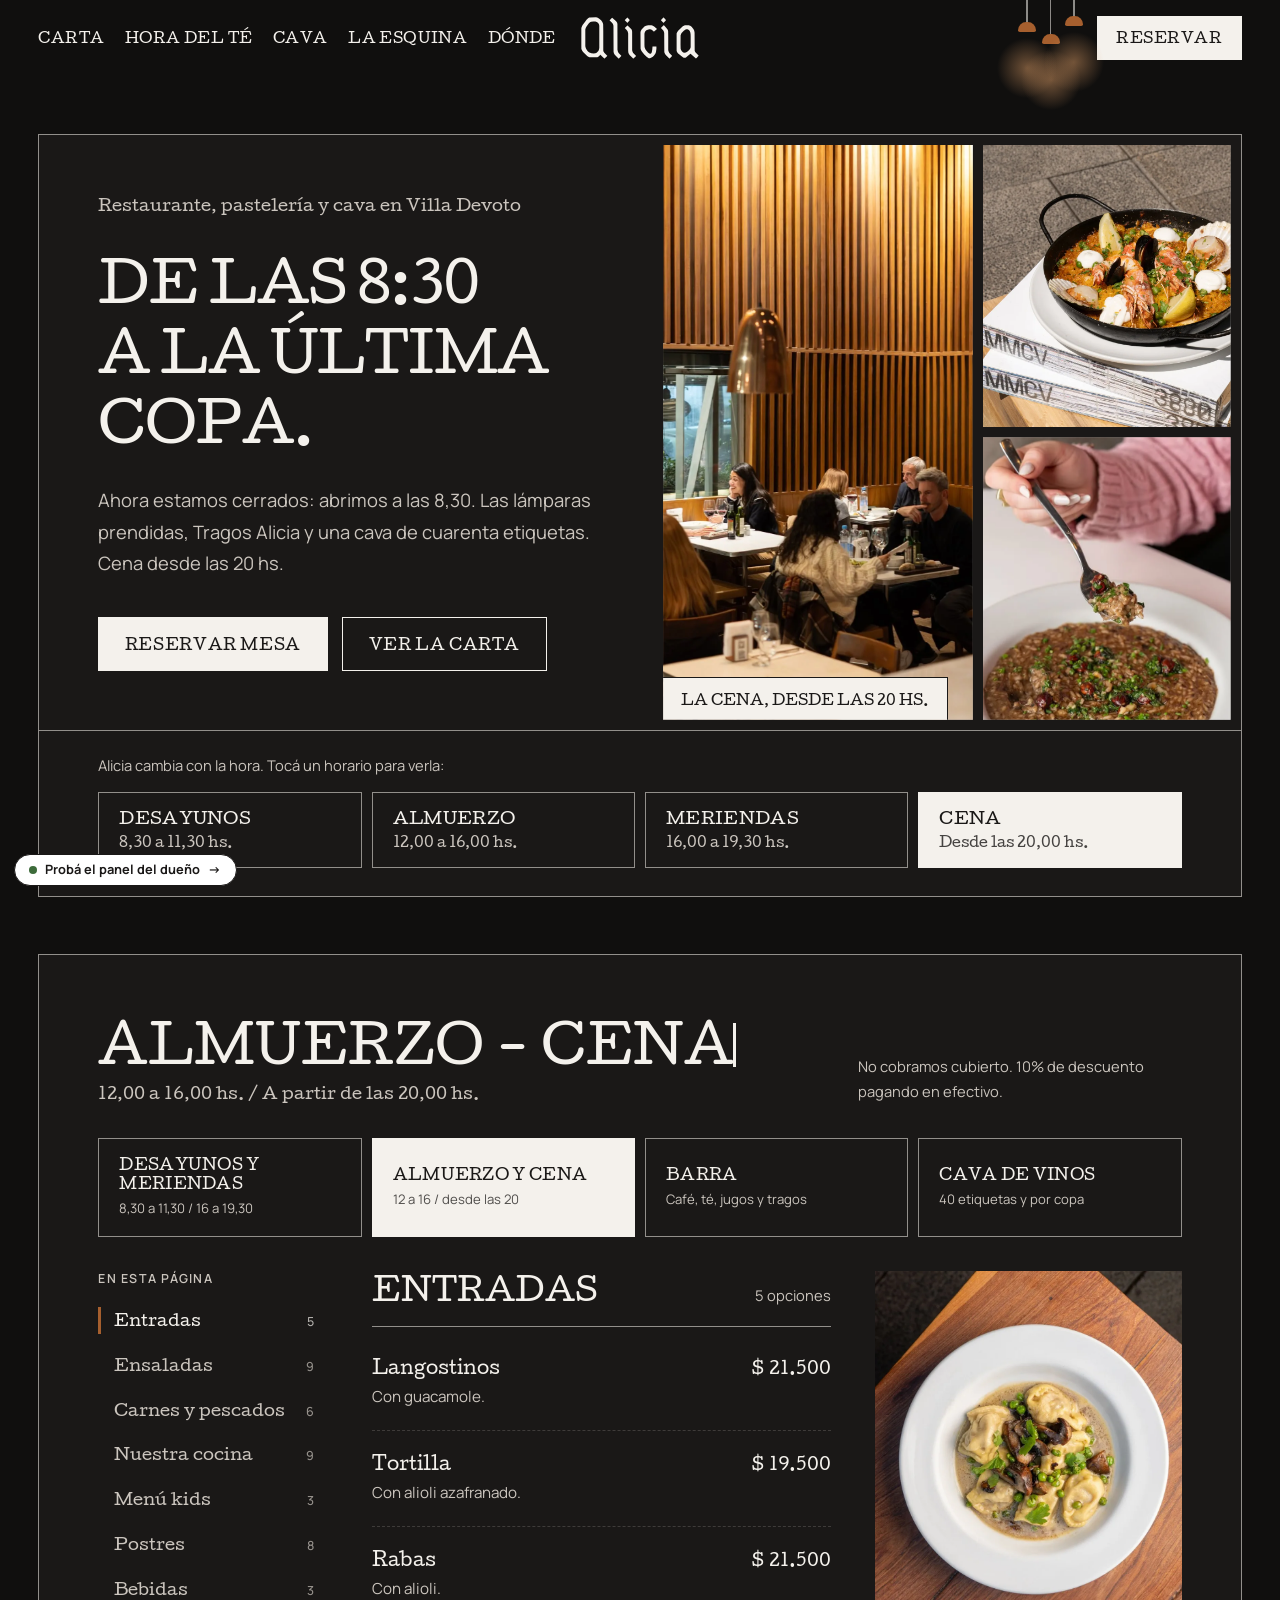
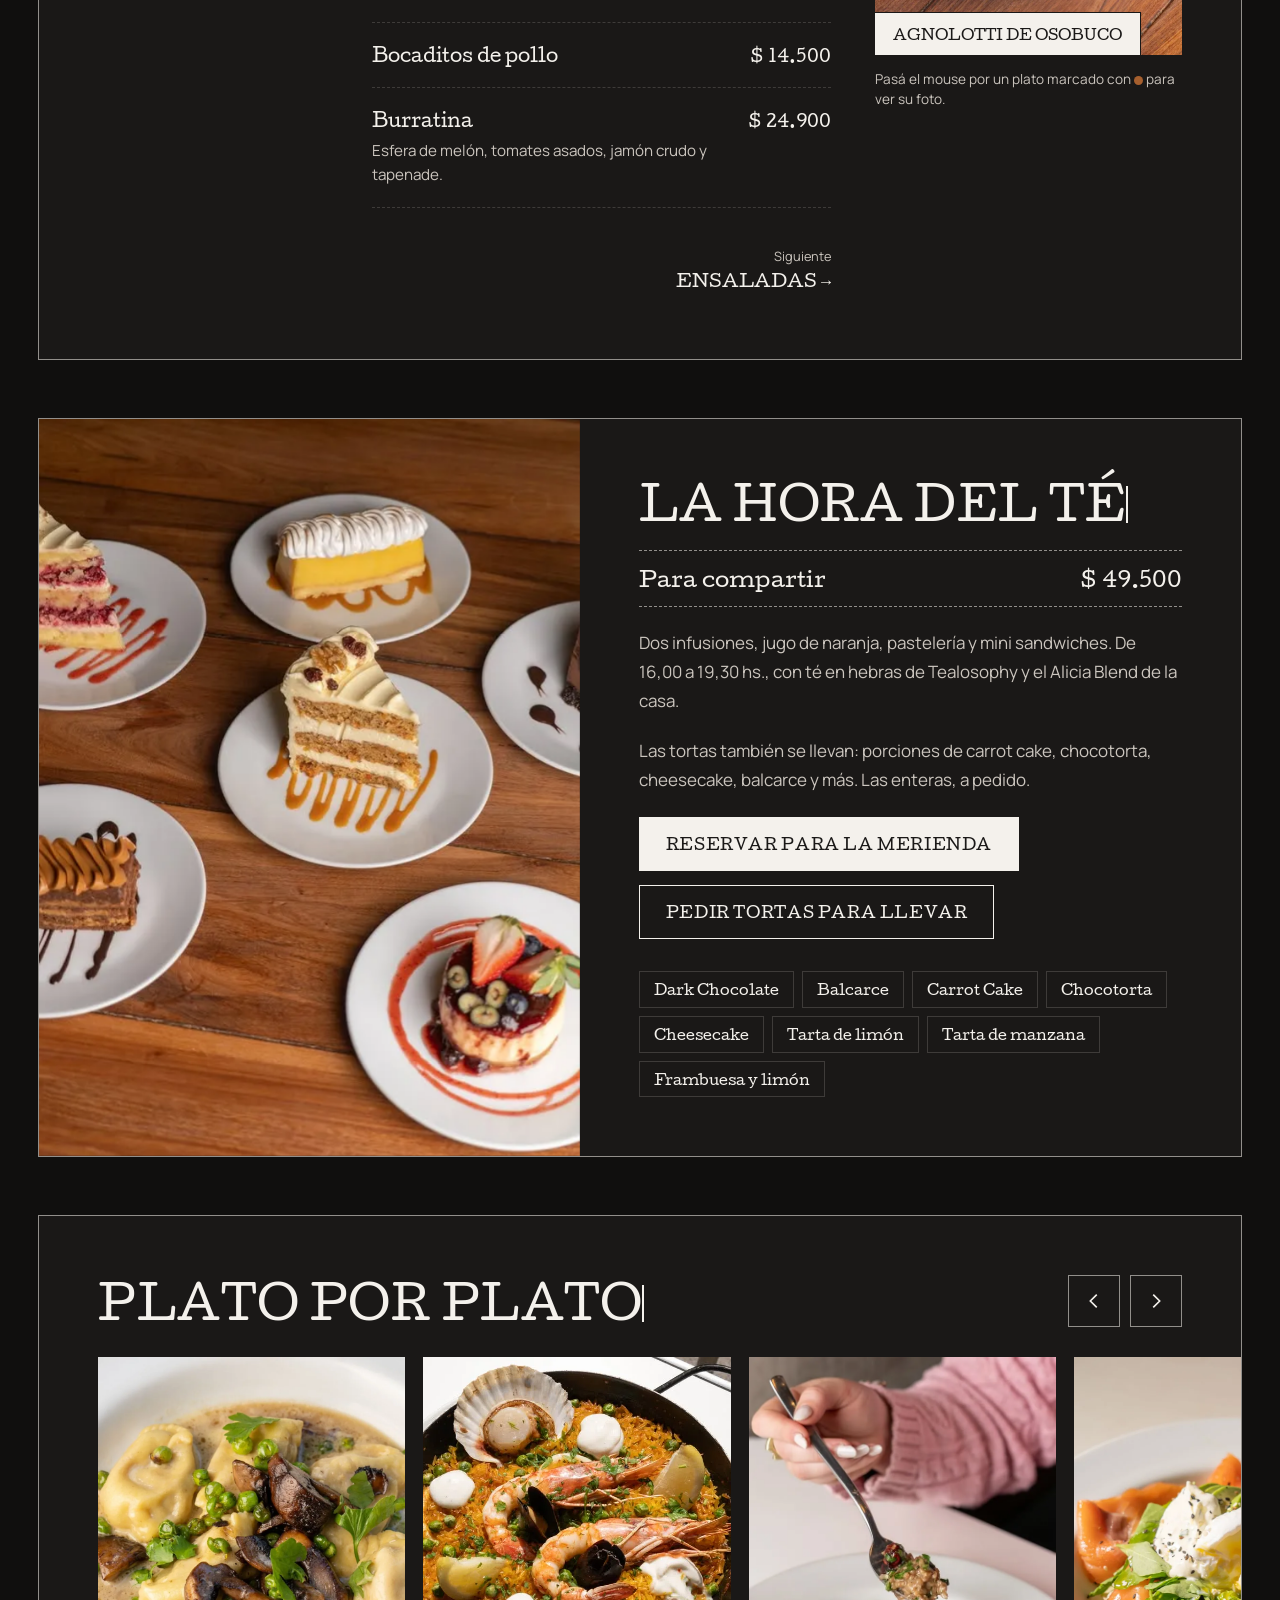
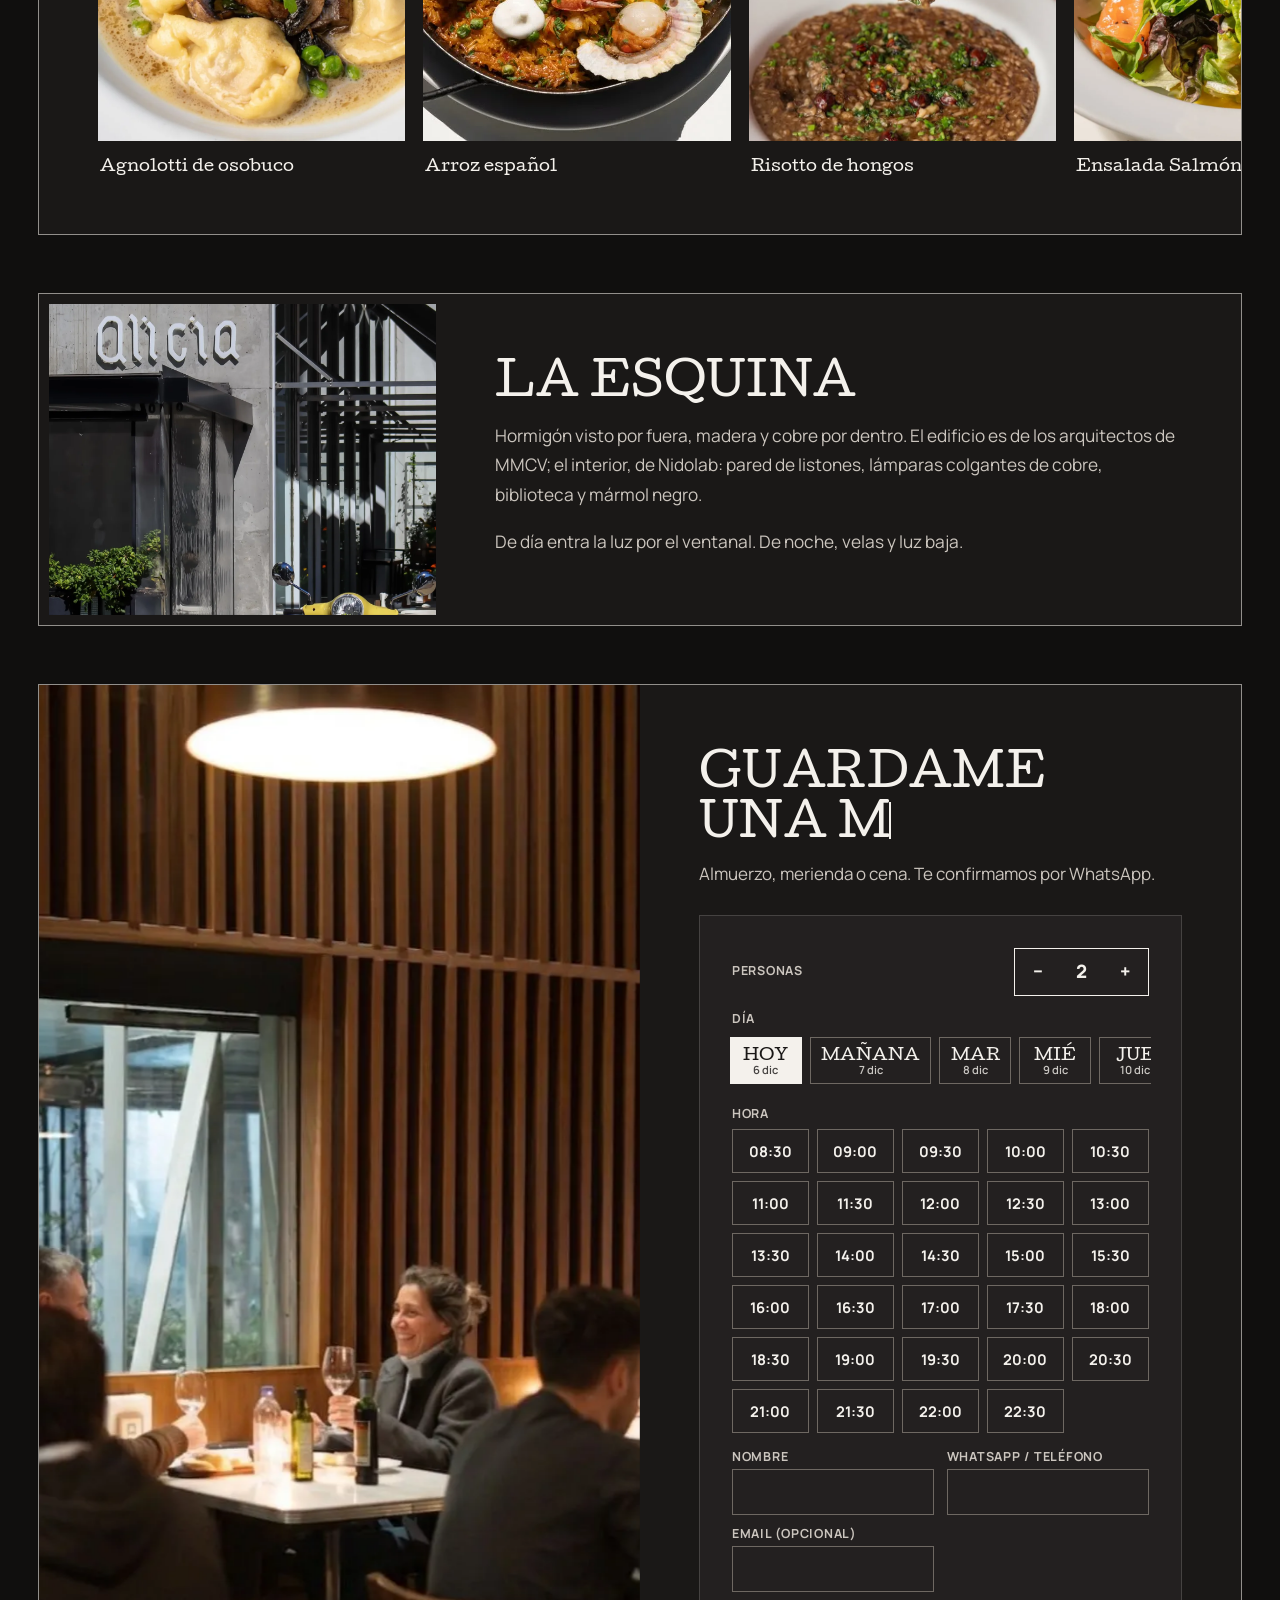
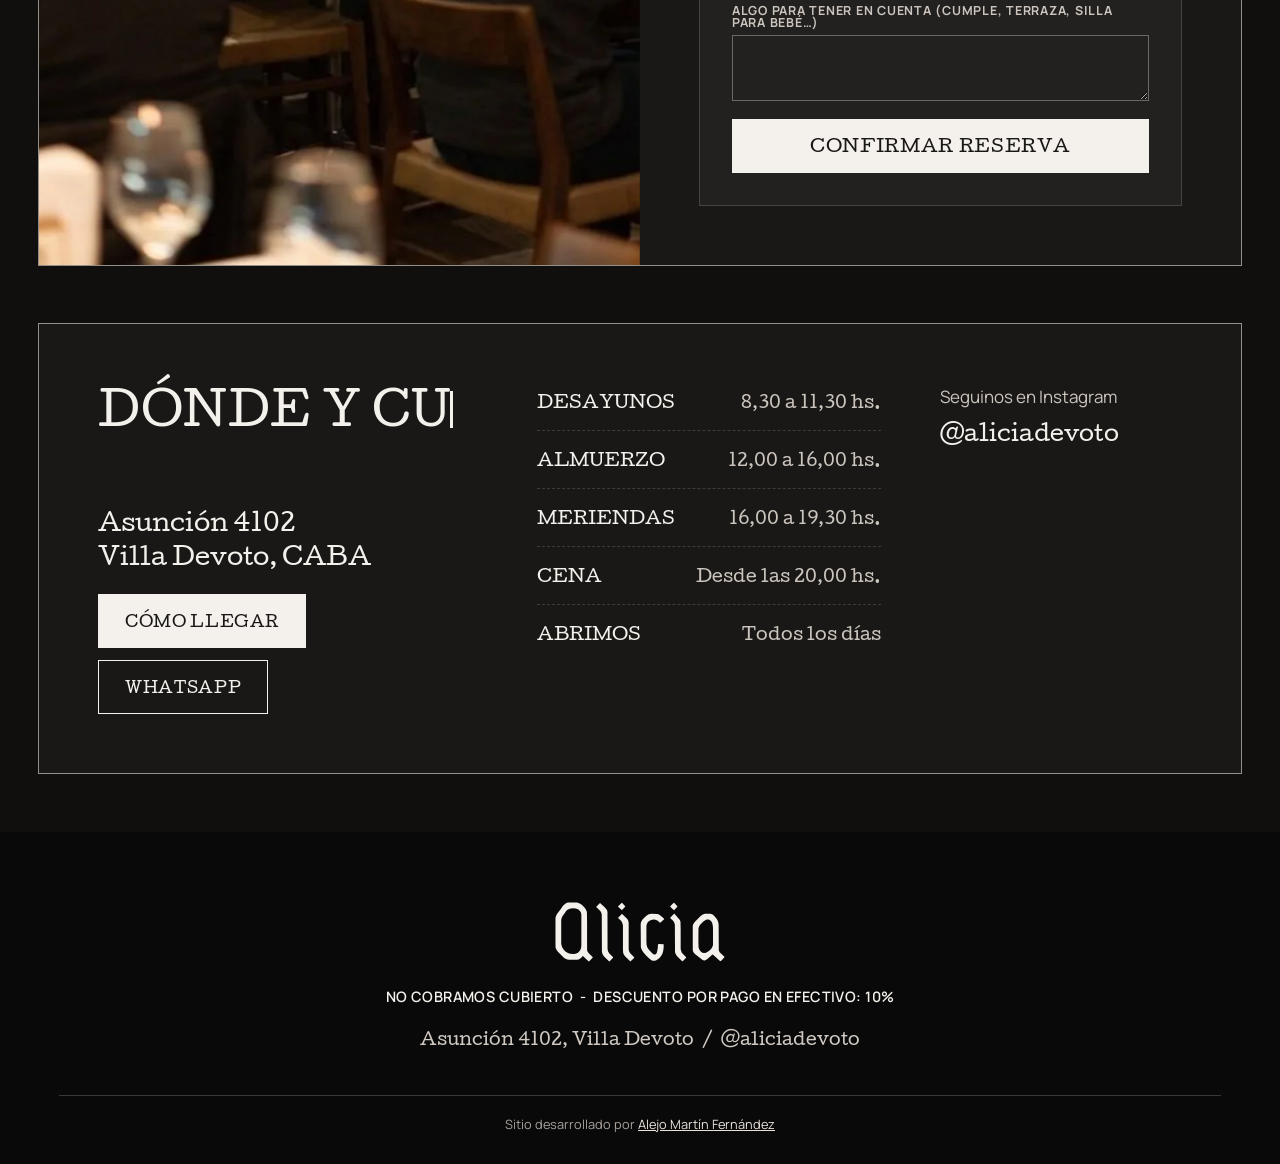
==== index.html @ 02b58d08 "Demo Alicia Devoto Co-Authored-By: Claude Opus 5.5 <noreply@anthropic.com> Claude-Session: https://c" ====
<!doctype html>
<html lang="es" class="tarde">
<head>
<meta charset="utf-8">
<meta name="viewport" content="width=device-width, initial-scale=1, viewport-fit=cover">
<title>Alicia · Restaurante en Villa Devoto</title>
<meta name="description" content="Alicia, Villa Devoto. Desayunos, almuerzos, la hora del té y cenas en una esquina de hormigón. Carta, cava de vinos y reservas online.">
<meta name="theme-color" content="#F4F1EC">
<meta property="og:title" content="Alicia · Villa Devoto">
<meta property="og:description" content="De las 8:30 a la última copa. Carta, cava y reservas.">
<meta property="og:image" content="img/local/fachada.webp">
<link rel="icon" href="img/favicon.png">
<script>
  // intro y entradas: solo con JS y sin "reducir movimiento" (si no, todo se ve de una)
  (function () {
    var d = document.documentElement;
    if (!matchMedia('(prefers-reduced-motion: reduce)').matches) d.classList.add('con-intro', 'con-revela');
    // modo noche antes de pintar (así la intro ya sale oscura de noche)
    var ba = new Date(new Date().toLocaleString('en-US', { timeZone: 'America/Argentina/Buenos_Aires' }));
    var h = ba.getHours() * 60 + ba.getMinutes();
    var m = new URLSearchParams(location.search).get('momento');
    if (m === 'noche' || (!m && (h >= 1170 || h < 510))) { d.classList.remove('tarde'); d.classList.add('noche'); }
  })();
</script>
<link rel="preconnect" href="https://fonts.googleapis.com">
<link rel="preconnect" href="https://fonts.gstatic.com" crossorigin>
<link href="https://fonts.googleapis.com/css2?family=Cutive&family=Manrope:wght@400;500;600;700&display=swap" rel="stylesheet">
<link rel="preload" as="image" href="img/logo.svg">
<link rel="stylesheet" href="kit/kit.css?v=3">
<link rel="stylesheet" href="css/style.css?v=3">
</head>
<body>
<a class="saltar" href="#carta">Ir a la carta</a>

<!-- ============ INTRO: la carta que se abre ============ -->
<div class="intro" aria-hidden="true">
  <div class="intro__hoja intro__hoja--arriba"></div>
  <div class="intro__hoja intro__hoja--abajo"></div>
  <div class="intro__centro">
    <div class="intro__logo"><img src="img/logo.svg" alt="" class="logo-claro" width="352" height="125"><img src="img/logo-blanco.svg" alt="" class="logo-oscuro" width="352" height="125"></div>
    <span class="intro__linea"></span>
    <p class="intro__texto" data-intro-texto>Villa Devoto · desde las 8:30</p>
  </div>
</div>

<!-- ============ BARRA (fija) ============ -->
<header class="barra" id="inicio">
  <div class="barra__in">
    <nav class="barra__nav" aria-label="Secciones">
      <a href="#carta">Carta</a>
      <a href="#te">Hora del té</a>
      <a href="#carta" data-ir-pagina="cava">Cava</a>
      <a href="#esquina">La esquina</a>
      <a href="#donde">Dónde</a>
    </nav>
    <a class="barra__logo" href="#inicio" aria-label="Alicia, inicio"><img src="img/logo.svg" alt="Alicia" width="352" height="125" class="logo-claro"><img src="img/logo-blanco.svg" alt="" width="352" height="125" class="logo-oscuro"></a>
    <div class="barra__der">
      <div class="lamparas" aria-hidden="true"><span class="lampara" style="--h:22px"></span><span class="lampara" style="--h:34px"></span><span class="lampara" style="--h:16px"></span></div>
      <button type="button" class="boton boton--lleno boton--chico" data-kit-open="reservas">Reservar</button>
      <button type="button" class="barra__menu" aria-expanded="false" aria-controls="menu-movil" aria-label="Abrir menú"><span></span><span></span></button>
    </div>
  </div>
  <div class="menu-movil" id="menu-movil" hidden>
    <a href="#carta">Carta</a>
    <a href="#te">Hora del té</a>
    <a href="#carta" data-ir-pagina="cava">Cava de vinos</a>
    <a href="#esquina">La esquina</a>
    <a href="#reservas">Reservar mesa</a>
    <a href="#donde">Dónde y cuándo</a>
  </div>
</header>

<main>
  <!-- ============ HERO ============ -->
  <section class="hoja hero" aria-labelledby="hero-t">
    <div class="hero__texto">
      <p class="hero__kicker" data-entra style="--d:0">Restaurante, pastelería y cava en Villa Devoto</p>
      <h1 id="hero-t" class="hero__titulo" aria-label="De las 8:30 a la última copa.">
        <span class="renglon"><span data-entra style="--d:1">De las 8:30</span></span>
        <span class="renglon"><span data-entra style="--d:2">a la última</span></span>
        <span class="renglon"><span data-entra style="--d:3">copa.</span></span>
      </h1>
      <p class="hero__bajada" data-momento-texto data-entra style="--d:5">Desayunos, almuerzos, la hora del té y cenas en una esquina de hormigón de Devoto. No cobramos cubierto.</p>
      <div class="hero__ctas" data-entra style="--d:6">
        <button type="button" class="boton boton--lleno" data-kit-open="reservas">Reservar mesa</button>
        <a class="boton" href="#carta">Ver la carta</a>
      </div>
    </div>
    <div class="hero__fotos">
      <figure class="hero__foto hero__foto--grande" data-entra-foto style="--d:2">
        <img data-slot="a" src="img/platos/cheesecake-mesa.webp" alt="Cheesecake con frutos rojos sobre mesa de madera" width="900" height="1125" fetchpriority="high">
        <figcaption class="etiqueta" data-slot-pie="a">Cheesecake <span>$ 12.900</span></figcaption>
      </figure>
      <figure class="hero__foto" data-entra-foto style="--d:4"><img data-slot="b" src="img/local/salon-cobre.webp" alt="Salón con lámparas de cobre" width="1400" height="1750"></figure>
      <figure class="hero__foto" data-entra-foto style="--d:5"><img data-slot="c" src="img/platos/tortas.webp" alt="Tortas de la merienda" width="640" height="960"></figure>
    </div>
    <div class="reloj">
      <p class="reloj__ayuda" data-entra style="--d:7">Alicia cambia con la hora. Tocá un horario para verla:</p>
      <div class="reloj__fila" role="group" aria-label="Servicios del día">
        <button type="button" class="reloj__btn" data-momento="manana" data-entra style="--d:7"><span class="reloj__n">Desayunos</span><span class="reloj__h">8,30 a 11,30 hs.</span><span class="reloj__ahora">Ahora</span></button>
        <button type="button" class="reloj__btn" data-momento="mediodia" data-entra style="--d:8"><span class="reloj__n">Almuerzo</span><span class="reloj__h">12,00 a 16,00 hs.</span><span class="reloj__ahora">Ahora</span></button>
        <button type="button" class="reloj__btn" data-momento="tarde" data-entra style="--d:9"><span class="reloj__n">Meriendas</span><span class="reloj__h">16,00 a 19,30 hs.</span><span class="reloj__ahora">Ahora</span></button>
        <button type="button" class="reloj__btn" data-momento="noche" data-entra style="--d:10"><span class="reloj__n">Cena</span><span class="reloj__h">Desde las 20,00 hs.</span><span class="reloj__ahora">Ahora</span></button>
      </div>
    </div>
  </section>

  <!-- ============ CARTA ============ -->
  <section class="hoja carta" id="carta" aria-labelledby="carta-t">
    <div class="carta__cabeza">
      <div>
        <h2 id="carta-t" class="carta__titulo"><span class="maquina" data-maquina>La carta</span></h2>
        <p class="carta__horas" data-pagina-horas></p>
      </div>
      <p class="carta__nota">No cobramos cubierto. 10% de descuento pagando en efectivo.</p>
    </div>
    <div class="paginas" role="tablist" aria-label="Páginas de la carta">
      <button type="button" role="tab" class="pagina" data-pagina="manana" aria-selected="false"><b>Desayunos y meriendas</b><span>8,30 a 11,30 / 16 a 19,30</span></button>
      <button type="button" role="tab" class="pagina" data-pagina="cocina" aria-selected="false"><b>Almuerzo y cena</b><span>12 a 16 / desde las 20</span></button>
      <button type="button" role="tab" class="pagina" data-pagina="barra" aria-selected="false"><b>Barra</b><span>Café, té, jugos y tragos</span></button>
      <button type="button" role="tab" class="pagina" data-pagina="cava" aria-selected="false"><b>Cava de vinos</b><span>40 etiquetas y por copa</span></button>
    </div>
    <div class="carta__cuerpo">
      <nav class="indice" aria-label="Secciones de esta página" data-indice></nav>
      <div class="carta__lista">
        <div class="seccion-cabeza" data-seccion-cabeza aria-live="polite"></div>
        <div data-kit="carta" class="carta__kit"></div>
        <div class="carta__pasar" data-pasar></div>
        <div class="cava" data-cava hidden>
          <div class="cava__filtros" role="group" aria-label="Filtrar por cepa" data-cava-filtros></div>
          <div class="cava__detalle" data-cava-detalle aria-live="polite">
            <p class="cava__ayuda">Tocá una botella para sacarla del estante.</p>
          </div>
          <div class="cava__estante" data-cava-estante></div>
          <div data-cava-copa></div>
        </div>
      </div>
      <aside class="carta__marco" aria-hidden="true">
        <figure class="marco">
          <img data-marco-img src="img/platos/tortas.webp" alt="" decoding="async">
          <figcaption class="etiqueta" data-marco-pie>Pasá por un plato con foto</figcaption>
        </figure>
        <p class="marco__ayuda">Pasá el mouse por un plato marcado con <span class="punto-foto" aria-hidden="true"></span> para ver su foto.</p>
      </aside>
    </div>
  </section>

  <!-- ============ HORA DEL TÉ ============ -->
  <section class="hoja te" id="te" aria-labelledby="te-t">
    <figure class="te__foto" data-revela="foto"><img src="img/platos/tortas.webp" alt="Porciones de torta de la merienda" loading="lazy" decoding="async" width="640" height="960"></figure>
    <div class="te__texto">
      <h2 id="te-t" class="titulo-seccion" data-tipea>La hora del té</h2>
      <p class="te__precio" data-revela style="--d:1"><span>Para compartir</span><span>$ 49.500</span></p>
      <p data-revela style="--d:2">Dos infusiones, jugo de naranja, pastelería y mini sandwiches. De 16,00 a 19,30 hs., con té en hebras de Tealosophy y el Alicia Blend de la casa.</p>
      <p data-revela style="--d:3">Las tortas también se llevan: porciones de carrot cake, chocotorta, cheesecake, balcarce y más. Las enteras, a pedido.</p>
      <div class="te__ctas" data-revela style="--d:4">
        <button type="button" class="boton boton--lleno" data-kit-open="reservas">Reservar para la merienda</button>
        <a class="boton" href="#carta" data-ir-pagina="manana" data-ir-seccion="tortas">Pedir tortas para llevar</a>
      </div>
      <ul class="te__tortas" aria-label="Sabores de torta" data-revela style="--d:5">
        <li>Dark Chocolate</li><li>Balcarce</li><li>Carrot Cake</li><li>Chocotorta</li><li>Cheesecake</li><li>Tarta de limón</li><li>Tarta de manzana</li><li>Frambuesa y limón</li>
      </ul>
    </div>
  </section>

  <!-- ============ GALERÍA ============ -->
  <section class="hoja galeria" aria-labelledby="galeria-t">
    <div class="galeria__cabeza">
      <h2 id="galeria-t" class="titulo-seccion" data-tipea>Plato por plato</h2>
      <div class="galeria__flechas">
        <button type="button" class="flecha" data-gal="-1" aria-label="Fotos anteriores"><svg viewBox="0 0 24 24" aria-hidden="true"><path d="M15 5l-7 7 7 7"/></svg></button>
        <button type="button" class="flecha" data-gal="1" aria-label="Fotos siguientes"><svg viewBox="0 0 24 24" aria-hidden="true"><path d="M9 5l7 7-7 7"/></svg></button>
      </div>
    </div>
    <ul class="galeria__tira" data-gal-tira>
      <li data-revela style="--d:0"><img src="img/platos/agnolotti.webp" alt="Agnolotti de osobuco" loading="lazy" decoding="async" width="900" height="1125"><p>Agnolotti de osobuco</p></li>
      <li data-revela style="--d:1"><img src="img/platos/arroz.webp" alt="Arroz español con frutos de mar" loading="lazy" decoding="async" width="576" height="720"><p>Arroz español</p></li>
      <li data-revela style="--d:2"><img src="img/platos/risotto-mano.webp" alt="Risotto de hongos" loading="lazy" decoding="async" width="640" height="800"><p>Risotto de hongos</p></li>
      <li data-revela style="--d:3"><img src="img/platos/salmon-close.webp" alt="Ensalada de salmón con huevo" loading="lazy" decoding="async" width="900" height="1125"><p>Ensalada Salmón</p></li>
      <li data-revela style="--d:4"><img src="img/platos/gnocchi.webp" alt="Gnocchi gratinados con copa de vino" loading="lazy" decoding="async" width="900" height="1125"><p>Gnocchi crema de espinaca</p></li>
      <li><img src="img/platos/ojo-de-bife.webp" alt="Ojo de bife en plancha de hierro" loading="lazy" decoding="async" width="900" height="1125"><p>Ojo de bife</p></li>
      <li><img src="img/platos/ravioles-corte.webp" alt="Ravioles de verdura" loading="lazy" decoding="async" width="900" height="1125"><p>Ravioles de verdura</p></li>
      <li><img src="img/platos/linguini.webp" alt="Linguini mediterráneo" loading="lazy" decoding="async" width="576" height="720"><p>Linguini mediterráneo</p></li>
      <li><img src="img/platos/cheesecake.webp" alt="Cheesecake con frutos rojos" loading="lazy" decoding="async" width="900" height="1125"><p>Cheesecake</p></li>
      <li><img src="img/platos/ensaladas.webp" alt="Tres ensaladas" loading="lazy" decoding="async" width="900" height="1125"><p>Ensaladas</p></li>
      <li><img src="img/platos/guarniciones.webp" alt="Guarniciones" loading="lazy" decoding="async" width="900" height="1125"><p>Guarniciones</p></li>
    </ul>
  </section>

  <!-- ============ LA ESQUINA ============ -->
  <section class="hoja esquina" id="esquina" aria-labelledby="esquina-t">
    <figure class="esquina__fachada" data-revela="foto"><img src="img/local/fachada.webp" alt="Fachada de hormigón visto con el logo de Alicia" loading="lazy" decoding="async"></figure>
    <div class="esquina__texto">
      <h2 id="esquina-t" class="titulo-seccion" data-tipea>La esquina</h2>
      <p data-revela style="--d:1">Hormigón visto por fuera, madera y cobre por dentro. El edificio es de los arquitectos de MMCV; el interior, de Nidolab: pared de listones, lámparas colgantes de cobre, biblioteca y mármol negro.</p>
      <p data-revela style="--d:2">De día entra la luz por el ventanal. De noche, velas y luz baja.</p>
    </div>
    <figure class="esquina__salon" data-revela="foto" style="--d:1"><img src="img/local/salon-vidrio.webp" alt="Salón con ventanal y lámparas de cobre" loading="lazy" decoding="async"></figure>
    <figure class="esquina__salon2" data-revela="foto" style="--d:2"><img src="img/local/salon-listones.webp" alt="Salón con pared de listones de madera" loading="lazy" decoding="async"></figure>
  </section>

  <!-- ============ RESERVAS ============ -->
  <section class="hoja reservas" id="reservas" aria-labelledby="reservas-t">
    <figure class="reservas__foto" data-revela="foto"><img src="img/local/salon-noche.webp" alt="Salón de Alicia con mesas ocupadas" loading="lazy" decoding="async"></figure>
    <div class="reservas__caja">
      <h2 id="reservas-t" class="titulo-seccion" data-tipea>Guardame una mesa</h2>
      <p class="reservas__sub" data-revela style="--d:1">Almuerzo, merienda o cena. Te confirmamos por WhatsApp.</p>
      <div data-kit="reservas"></div>
    </div>
  </section>

  <!-- ============ DÓNDE ============ -->
  <section class="hoja donde" id="donde" aria-labelledby="donde-t">
    <div class="donde__dir">
      <h2 id="donde-t" class="titulo-seccion" data-tipea>Dónde y cuándo</h2>
      <p class="donde__calle" data-revela style="--d:1">Asunción 4102<br>Villa Devoto, CABA</p>
      <div class="donde__ctas" data-revela style="--d:2">
        <a class="boton boton--lleno" href="https://www.google.com/maps/search/?api=1&query=Asunci%C3%B3n+4102%2C+Villa+Devoto%2C+CABA" target="_blank" rel="noopener">Cómo llegar</a>
        <a class="boton" href="#" data-wa target="_blank" rel="noopener">WhatsApp</a>
      </div>
    </div>
    <dl class="donde__horas" data-revela style="--d:2">
      <div><dt>Desayunos</dt><dd>8,30 a 11,30 hs.</dd></div>
      <div><dt>Almuerzo</dt><dd>12,00 a 16,00 hs.</dd></div>
      <div><dt>Meriendas</dt><dd>16,00 a 19,30 hs.</dd></div>
      <div><dt>Cena</dt><dd>Desde las 20,00 hs.</dd></div>
      <div><dt>Abrimos</dt><dd>Todos los días</dd></div>
    </dl>
    <div class="donde__ig" data-revela style="--d:3">
      <p>Seguinos en Instagram</p>
      <a href="https://www.instagram.com/aliciadevoto/" target="_blank" rel="noopener">@aliciadevoto</a>
    </div>
  </section>
</main>

<!-- ============ PIE ============ -->
<footer class="pie">
  <img src="img/logo-blanco.svg" alt="Alicia" class="pie__logo" width="352" height="125" loading="lazy">
  <p class="pie__leyenda">No cobramos cubierto &nbsp;-&nbsp; Descuento por pago en efectivo: 10%</p>
  <p class="pie__datos">Asunción 4102, Villa Devoto &nbsp;/&nbsp; <a href="https://www.instagram.com/aliciadevoto/" target="_blank" rel="noopener">@aliciadevoto</a></p>
  <p class="pie__credito">Sitio desarrollado por <a href="https://alejomfernandez.com.ar" target="_blank" rel="noopener">Alejo Martín Fernández</a></p>
</footer>

<script type="module" src="js/main.js?v=3"></script>
</body>
</html>
---- kit/kit.css ----
/* KIT DEMOS — estilos de módulos y popups.
   Todo sale de las variables --kit-* que arma core/theme.js desde cliente.json → marca.
   Cada demo puede pisar cualquier variable o clase .kit-* en su propio CSS. */

:root {
  --kit-bg: #fff; --kit-surface: #fff; --kit-text: #151515; --kit-muted: #666; --kit-primary: #111; --kit-on-primary: #fff;
  --kit-accent: #fc0; --kit-on-accent: #111; --kit-border: #ddd; --kit-ok: #1f9d55; --kit-warn: #d97706; --kit-danger: #d42a1d;
  --kit-font-head: inherit; --kit-font-body: inherit; --kit-head-case: uppercase;
  --kit-radius: 14px; --kit-radius-btn: 12px; --kit-border-w: 1.5px; --kit-shadow: 0 10px 30px -12px rgba(0,0,0,.35);
  --kit-ease: cubic-bezier(.2,.8,.2,1); --kit-z: 9000;
}
.kit-root, .kit-root *, .kit-root *::before, .kit-root *::after { box-sizing: border-box; }
.kit-root [hidden], .kit-root[hidden] { display: none !important; }
.kit-root { font-family: var(--kit-font-body); color: var(--kit-text); -webkit-tap-highlight-color: transparent; }
.kit-sr { position: absolute !important; width: 1px; height: 1px; overflow: hidden; clip: rect(0 0 0 0); white-space: nowrap; }
html.kit-lock { overflow: hidden; }
html.kit-lock body { overflow: hidden; touch-action: none; }

/* ---------- botones ---------- */
.kit-btn {
  appearance: none; display: inline-flex; align-items: center; justify-content: center; gap: .45em;
  min-height: 44px; padding: .7em 1.15em; border: var(--kit-border-w) solid var(--kit-primary); border-radius: var(--kit-radius-btn);
  background: var(--kit-primary); color: var(--kit-on-primary); font: 700 .95rem/1.1 var(--kit-font-body); text-decoration: none;
  cursor: pointer; transition: transform .15s var(--kit-ease), filter .15s, background .2s, box-shadow .2s; white-space: nowrap;
}
.kit-btn:hover { filter: brightness(1.08); }
.kit-btn:active { transform: translateY(1px) scale(.98); }
.kit-btn:focus-visible, .kit-chip:focus-visible, .kit-tab:focus-visible, .kit-add:focus-visible, .kit-x:focus-visible { outline: 3px solid var(--kit-accent); outline-offset: 2px; }
.kit-btn--ghost { background: var(--kit-surface); color: var(--kit-text); border-color: var(--kit-border); }
.kit-btn--danger { background: var(--kit-danger); border-color: var(--kit-danger); color: #fff; }
.kit-btn--danger-t { color: var(--kit-danger); }
.kit-btn--sm { min-height: 36px; padding: .45em .85em; font-size: .85rem; }
.kit-btn--big { min-height: 54px; font-size: 1.05rem; font-family: var(--kit-font-head); text-transform: var(--kit-head-case); letter-spacing: .02em; }
.kit-btn--block { width: 100%; }
.kit-btn[disabled] { opacity: .55; cursor: not-allowed; }
.kit-btn.is-loading { position: relative; color: transparent !important; }
.kit-btn.is-loading::after { content: ""; position: absolute; width: 20px; height: 20px; border: 2.5px solid var(--kit-on-primary); border-right-color: transparent; border-radius: 50%; animation: kit-spin .7s linear infinite; }
.kit-icon { appearance: none; width: 36px; height: 36px; display: inline-grid; place-items: center; border: var(--kit-border-w) solid var(--kit-border); border-radius: 10px; background: var(--kit-surface); color: var(--kit-text); cursor: pointer; font-size: 1rem; }
.kit-icon--danger { color: var(--kit-danger); }
.kit-icon[disabled] { opacity: .35; cursor: default; }
.kit-row { display: flex; gap: .6rem; flex-wrap: wrap; align-items: center; }
.kit-row--end { justify-content: flex-end; } .kit-row--center { justify-content: center; } .kit-row--between { justify-content: space-between; }
.kit-row--stack { flex-direction: column; align-items: stretch; }

/* ---------- badges / tags ---------- */
.kit-badge { display: inline-flex; align-items: center; gap: .3em; padding: .28em .6em; border-radius: 999px; font: 700 .72rem/1 var(--kit-font-body); letter-spacing: .02em; background: color-mix(in srgb, var(--kit-text) 9%, var(--kit-surface)); color: var(--kit-text); white-space: nowrap; }
.kit-badge--ok { background: color-mix(in srgb, var(--kit-ok) 16%, var(--kit-surface)); color: color-mix(in srgb, var(--kit-ok) 75%, #000); }
.kit-badge--warn { background: color-mix(in srgb, var(--kit-warn) 18%, var(--kit-surface)); color: color-mix(in srgb, var(--kit-warn) 70%, #000); }
.kit-badge--danger, .kit-badge--off { background: color-mix(in srgb, var(--kit-danger) 14%, var(--kit-surface)); color: color-mix(in srgb, var(--kit-danger) 80%, #000); }
.kit-badge--new { background: var(--kit-accent); color: var(--kit-on-accent); animation: kit-pulse 1.4s ease-in-out 3; }
.kit-tag { display: inline-grid; place-items: center; width: 1.15em; height: 1.15em; vertical-align: -.12em; margin-left: .15em; color: var(--kit-primary); }
.kit-tag svg { width: 100%; height: 100%; }
.kit-tag--txt { width: auto; height: auto; font-size: .7em; padding: .15em .45em; border-radius: 999px; background: var(--kit-accent); color: var(--kit-on-accent); }

/* ---------- carta ---------- */
.kit-carta { --kit-cols: 1; }
.kit-tabs { display: flex; gap: .5rem; overflow-x: auto; scrollbar-width: none; padding: 2px 2px 10px; margin-bottom: .5rem; scroll-snap-type: x proximity; }
.kit-tabs::-webkit-scrollbar { display: none; }
.kit-tab {
  appearance: none; flex: 0 0 auto; scroll-snap-align: start; min-height: 44px; padding: .55em 1.1em;
  border: var(--kit-border-w) solid var(--kit-text); border-radius: var(--kit-radius-btn); background: var(--kit-surface); color: var(--kit-text);
  font: 700 .95rem/1 var(--kit-font-head); text-transform: var(--kit-head-case); letter-spacing: .03em; cursor: pointer; transition: background .2s, color .2s, transform .15s;
}
.kit-tab.is-on { background: var(--kit-primary); border-color: var(--kit-primary); color: var(--kit-on-primary); }
.kit-carta__panel { display: grid; grid-template-columns: repeat(var(--kit-cols), minmax(0, 1fr)); gap: 0 2rem; }
.kit-item {
  display: grid; grid-template-columns: auto minmax(0, 1fr) auto; gap: .9rem; align-items: center; padding: 1rem 0;
  border-bottom: var(--kit-border-w) dashed var(--kit-border); min-width: 0;
  animation: kit-up .5s var(--kit-ease) both; animation-delay: calc(var(--i, 0) * 45ms);
}
.kit-item:not(:has(.kit-item__foto)) { grid-template-columns: minmax(0, 1fr) auto; }
.kit-item.is-off { opacity: .55; }
.kit-item__foto { width: 64px; height: 64px; object-fit: cover; border-radius: calc(var(--kit-radius) * .7); }
.kit-item__name { margin: 0 0 .25rem; font: 400 1.2rem/1.05 var(--kit-font-head); text-transform: var(--kit-head-case); }
.kit-item__n { margin-right: .5em; color: var(--kit-primary); }
.kit-item__desc { margin: 0; color: var(--kit-muted); font-size: .9rem; line-height: 1.4; }
.kit-item__side { display: flex; flex-direction: column; align-items: flex-end; gap: .45rem; }
.kit-price { font: 700 1.05rem/1 var(--kit-font-body); white-space: nowrap; }
.kit-price--na { font-size: .85rem; color: var(--kit-muted); font-weight: 600; }
.kit-add {
  appearance: none; min-height: 40px; padding: .45em .9em; border: var(--kit-border-w) solid var(--kit-primary); border-radius: var(--kit-radius-btn);
  background: var(--kit-surface); color: var(--kit-primary); font: 800 .85rem/1 var(--kit-font-body); cursor: pointer; white-space: nowrap;
  transition: background .2s, color .2s, transform .12s;
}
.kit-add:hover { background: var(--kit-primary); color: var(--kit-on-primary); }
.kit-add:active { transform: scale(.94); }
.kit-step { display: inline-flex; align-items: center; border: var(--kit-border-w) solid var(--kit-primary); border-radius: var(--kit-radius-btn); background: var(--kit-primary); color: var(--kit-on-primary); overflow: hidden; animation: kit-pop .25s var(--kit-ease); }
.kit-step button { appearance: none; width: 38px; height: 38px; border: 0; background: transparent; color: inherit; font: 800 1.15rem/1 var(--kit-font-body); cursor: pointer; }
.kit-step button:disabled { opacity: .35; cursor: default; }
.kit-step output { min-width: 1.6em; text-align: center; font-weight: 800; }
.kit-step--lg button { width: 46px; height: 46px; }
.kit-step--lg output { min-width: 2.2em; font-size: 1.15rem; }
@media (min-width: 900px) { .kit-carta { --kit-cols: 2; } }

/* ---------- botón flotante del carrito ---------- */
.kit-fab {
  position: fixed; z-index: calc(var(--kit-z) - 2); right: max(14px, env(safe-area-inset-right)); bottom: max(14px, env(safe-area-inset-bottom));
  display: flex; align-items: center; gap: .7rem; padding: .55rem 1rem .55rem .6rem; min-height: 58px;
  border: var(--kit-border-w) solid var(--kit-text); border-radius: var(--kit-radius-btn); background: var(--kit-primary); color: var(--kit-on-primary);
  box-shadow: var(--kit-shadow); cursor: pointer; font-family: var(--kit-font-body); text-align: left;
  animation: kit-in-up .45s var(--kit-ease) both;
}
.kit-fab__ico { width: 40px; height: 40px; display: grid; place-items: center; border-radius: calc(var(--kit-radius-btn) * .8); background: color-mix(in srgb, var(--kit-on-primary) 16%, transparent); }
.kit-fab__ico svg { width: 22px; height: 22px; fill: none; stroke: currentColor; stroke-width: 2; stroke-linejoin: round; }
.kit-fab__txt { display: flex; flex-direction: column; line-height: 1.1; }
.kit-fab__label { font: 400 1rem/1 var(--kit-font-head); text-transform: var(--kit-head-case); letter-spacing: .03em; }
.kit-fab__total { font-weight: 700; font-size: .9rem; opacity: .92; }
.kit-fab__n { position: absolute; top: -9px; left: -9px; min-width: 26px; height: 26px; padding: 0 6px; display: grid; place-items: center; border-radius: 999px; background: var(--kit-accent); color: var(--kit-on-accent); font: 800 .8rem/1 var(--kit-font-body); border: 2px solid var(--kit-text); }
.kit-fab.bump { animation: kit-bump .45s var(--kit-ease); }
.kit-fly { position: fixed; z-index: var(--kit-z); width: 54px; height: 54px; margin: -27px 0 0 -27px; border-radius: 50%; background: var(--kit-accent); overflow: hidden; pointer-events: none; transition: transform .6s cubic-bezier(.5,-.3,.7,1), opacity .6s; box-shadow: 0 4px 14px rgba(0,0,0,.25); }
.kit-fly img { width: 100%; height: 100%; object-fit: cover; }

/* píldora "probá el panel" (solo demo) */
.kit-demo-pill {
  position: fixed; z-index: calc(var(--kit-z) - 3); left: max(14px, env(safe-area-inset-left)); bottom: max(14px, env(safe-area-inset-bottom));
  display: inline-flex; align-items: center; gap: .5rem; padding: .55rem .9rem; border-radius: 999px; background: var(--kit-surface); color: var(--kit-text);
  border: var(--kit-border-w) solid var(--kit-text); box-shadow: var(--kit-shadow); font: 700 .8rem/1 var(--kit-font-body); text-decoration: none;
  opacity: 0; transform: translateY(20px); transition: opacity .4s, transform .4s var(--kit-ease);
}
.kit-demo-pill.is-in { opacity: 1; transform: none; }
.kit-demo-pill__dot { width: 8px; height: 8px; border-radius: 50%; background: var(--kit-ok); box-shadow: 0 0 0 0 var(--kit-ok); animation: kit-ping 2s infinite; }
@media (max-width: 640px) { html.kit-has-cart .kit-demo-pill { bottom: calc(max(14px, env(safe-area-inset-bottom)) + 70px); } }

/* ---------- popups ---------- */
.kit-pop { position: fixed; inset: 0; z-index: var(--kit-z); display: grid; place-items: center; padding: 16px; }
.kit-pop__back { position: absolute; inset: 0; background: color-mix(in srgb, var(--kit-text) 55%, transparent); opacity: 0; transition: opacity .25s; }
.kit-pop__box {
  position: relative; width: min(520px, 100%); max-height: min(88vh, 100%); max-height: min(88dvh, 100%); display: flex; flex-direction: column;
  background: var(--kit-bg); color: var(--kit-text); border: var(--kit-border-w) solid var(--kit-text); border-radius: var(--kit-radius);
  box-shadow: var(--kit-shadow); outline: none; overflow: hidden;
  opacity: 0; transform: translateY(24px) scale(.97); transition: opacity .25s, transform .3s var(--kit-ease);
}
.kit-pop.is-open .kit-pop__back { opacity: 1; }
.kit-pop.is-open .kit-pop__box { opacity: 1; transform: none; }
.kit-pop.is-closing .kit-pop__box { transform: translateY(16px) scale(.98); }
.kit-pop__head { color: var(--kit-text); margin: 0; display: flex; align-items: center; justify-content: space-between; gap: 1rem; padding: 14px 14px 10px 20px; border-bottom: var(--kit-border-w) solid var(--kit-border); background: var(--kit-bg); }
.kit-pop__title { margin: 0; font: 400 1.35rem/1.05 var(--kit-font-head); text-transform: var(--kit-head-case); letter-spacing: .02em; }
.kit-pop--sm .kit-pop__head { border-bottom: 0; padding-bottom: 0; }
.kit-pop__body { padding: 16px 20px 20px; overflow: auto; overscroll-behavior: contain; -webkit-overflow-scrolling: touch; }
.kit-x { appearance: none; flex: 0 0 auto; width: 42px; height: 42px; display: grid; place-items: center; border: var(--kit-border-w) solid var(--kit-border); border-radius: 50%; background: var(--kit-surface); color: var(--kit-text); cursor: pointer; transition: transform .2s; }
.kit-x:hover { transform: rotate(90deg); }
.kit-x svg { width: 18px; height: 18px; stroke: currentColor; stroke-width: 2.4; stroke-linecap: round; }
.kit-pop--sm .kit-pop__box { width: min(420px, 100%); }
.kit-pop--editor .kit-pop__box { width: min(560px, 100%); }
.kit-pop--resv .kit-pop__box { width: min(600px, 100%); }

/* drawer: hoja inferior en mobile, panel lateral en desktop */
.kit-pop--drawer { place-items: end stretch; padding: 0; }
.kit-pop--drawer .kit-pop__box { width: 100%; max-height: 92vh; max-height: 92dvh; border-radius: var(--kit-radius) var(--kit-radius) 0 0; border-bottom: 0; transform: translateY(100%); }
.kit-pop--drawer .kit-pop__body { padding: 0; display: flex; flex-direction: column; min-height: 0; flex: 1; overflow: hidden; }
.kit-pop--drawer.is-closing .kit-pop__box { transform: translateY(100%); }
@media (min-width: 760px) {
  .kit-pop--drawer { place-items: stretch end; }
  .kit-pop--drawer .kit-pop__box { width: min(440px, 100%); height: 100%; max-height: none; border-radius: 0; border: 0; border-left: var(--kit-border-w) solid var(--kit-text); transform: translateX(100%); }
  .kit-pop--drawer.is-closing .kit-pop__box { transform: translateX(100%); }
}

/* ---------- carrito / checkout ---------- */
.kit-cart__scroll { flex: 1; overflow: auto; overscroll-behavior: contain; padding: 8px 20px 16px; }
.kit-lines { list-style: none; margin: 0 0 12px; padding: 0; }
.kit-line { display: grid; grid-template-columns: 52px minmax(0, 1fr) auto; gap: .75rem; align-items: center; padding: .7rem 0; border-bottom: var(--kit-border-w) dashed var(--kit-border); animation: kit-up .35s var(--kit-ease) both; }
.kit-line__img { width: 52px; height: 52px; border-radius: 10px; object-fit: cover; background: color-mix(in srgb, var(--kit-primary) 14%, var(--kit-surface)); display: block; }
.kit-line__body { display: flex; flex-direction: column; min-width: 0; }
.kit-line__body b { font: 400 1.05rem/1.1 var(--kit-font-head); text-transform: var(--kit-head-case); overflow-wrap: anywhere; }
.kit-line__body span { color: var(--kit-muted); font-size: .88rem; }
.kit-cart__foot { color: var(--kit-text); margin: 0; padding: 12px 20px max(16px, env(safe-area-inset-bottom)); border-top: var(--kit-border-w) solid var(--kit-text); background: var(--kit-surface); }
.kit-sum { display: grid; gap: .3rem; margin-bottom: .7rem; font-size: .92rem; }
.kit-sum > div { display: flex; justify-content: space-between; }
.kit-sum__total { font-size: 1.1rem; }
.kit-sum__total b { font: 400 1.5rem/1 var(--kit-font-head); }
.kit-empty { text-align: center; padding: 2.5rem 1.5rem; display: grid; gap: .5rem; justify-items: center; }
.kit-empty__t { font: 400 1.35rem/1.1 var(--kit-font-head); text-transform: var(--kit-head-case); margin: 0; }
.kit-empty p { margin: 0; color: var(--kit-muted); }
.kit-empty .kit-btn { margin-top: .8rem; }

/* ---------- formularios ---------- */
.kit-form { display: grid; gap: .85rem; }
.kit-field { display: grid; gap: .35rem; min-width: 0; }
.kit-field > span, .kit-label, .kit-pay legend { font: 700 .78rem/1 var(--kit-font-body); text-transform: uppercase; letter-spacing: .06em; color: var(--kit-muted); }
.kit-field input, .kit-field textarea, .kit-field select {
  width: 100%; min-height: 46px; padding: .7em .85em; border: var(--kit-border-w) solid var(--kit-border); border-radius: calc(var(--kit-radius-btn) * .8);
  background: var(--kit-surface); color: var(--kit-text); font: 500 16px/1.3 var(--kit-font-body); transition: border-color .2s, box-shadow .2s;
}
.kit-field textarea { resize: vertical; min-height: 64px; }
.kit-field input:focus, .kit-field textarea:focus, .kit-field select:focus { outline: none; border-color: var(--kit-primary); box-shadow: 0 0 0 3px color-mix(in srgb, var(--kit-primary) 22%, transparent); }
.kit-field-row { display: grid; grid-template-columns: 1fr 1fr; gap: .75rem; }
.kit-check { display: flex; align-items: center; gap: .6rem; font-weight: 600; cursor: pointer; }
.kit-check input { width: 20px; height: 20px; accent-color: var(--kit-primary); }
.kit-seg { display: grid; grid-auto-flow: column; grid-auto-columns: 1fr; gap: 0; padding: 4px; margin: 0; border: var(--kit-border-w) solid var(--kit-border); border-radius: var(--kit-radius-btn); background: var(--kit-surface); }
.kit-seg label { position: relative; }
.kit-seg input { position: absolute; opacity: 0; inset: 0; cursor: pointer; }
.kit-seg span { display: grid; place-items: center; min-height: 42px; border-radius: calc(var(--kit-radius-btn) * .75); font-weight: 700; font-size: .9rem; transition: background .2s, color .2s; text-align: center; padding: 0 .4rem; }
.kit-seg input:checked + span { background: var(--kit-primary); color: var(--kit-on-primary); }
.kit-seg input:focus-visible + span { outline: 3px solid var(--kit-accent); }
.kit-pay { display: grid; gap: .5rem; border: 0; padding: 0; margin: .2rem 0 0; }
.kit-pay legend { margin-bottom: .5rem; }
.kit-pay__opt { position: relative; display: block; cursor: pointer; }
.kit-pay__opt input { position: absolute; opacity: 0; }
.kit-pay__card { display: grid; gap: .15rem; padding: .8rem 1rem .8rem 2.7rem; border: var(--kit-border-w) solid var(--kit-border); border-radius: var(--kit-radius-btn); background: var(--kit-surface); transition: border-color .2s, background .2s; position: relative; }
.kit-pay__card::before { content: ""; position: absolute; left: 1rem; top: 50%; width: 18px; height: 18px; margin-top: -9px; border-radius: 50%; border: 2px solid var(--kit-border); background: var(--kit-surface); transition: border .2s; }
.kit-pay__card small { color: var(--kit-muted); }
.kit-pay__opt input:checked + .kit-pay__card { border-color: var(--kit-primary); background: color-mix(in srgb, var(--kit-primary) 7%, var(--kit-surface)); }
.kit-pay__opt input:checked + .kit-pay__card::before { border: 6px solid var(--kit-primary); }
.kit-pay__opt input:focus-visible + .kit-pay__card { outline: 3px solid var(--kit-accent); }
.kit-msg { margin: 0 0 .6rem; padding: .6rem .8rem; border-radius: 10px; background: color-mix(in srgb, var(--kit-danger) 12%, var(--kit-surface)); color: color-mix(in srgb, var(--kit-danger) 85%, #000); font-weight: 600; font-size: .9rem; }
.kit-msg.shake { animation: kit-shake .35s; }
.kit-hint { color: var(--kit-muted); font-size: .88rem; margin: 0; }
.kit-error { padding: 1rem; color: var(--kit-danger); }

/* chips (días, horas, filtros) */
.kit-chips { display: flex; gap: .5rem; flex-wrap: wrap; }
.kit-chips--scroll { flex-wrap: nowrap; overflow-x: auto; scrollbar-width: none; padding: 2px 2px 6px; margin: 0 -2px; scroll-snap-type: x proximity; }
.kit-chips--scroll::-webkit-scrollbar { display: none; }
.kit-chips--grid { display: grid; grid-template-columns: repeat(auto-fill, minmax(74px, 1fr)); }
.kit-chips--grid > .kit-hint { grid-column: 1 / -1; }
.kit-chip {
  appearance: none; flex: 0 0 auto; scroll-snap-align: start; display: inline-flex; flex-direction: column; align-items: center; justify-content: center; gap: .15rem;
  min-height: 44px; padding: .45em .8em; border: var(--kit-border-w) solid var(--kit-border); border-radius: calc(var(--kit-radius-btn) * .8);
  background: var(--kit-surface); color: var(--kit-text); font: 700 .92rem/1 var(--kit-font-body); cursor: pointer; transition: background .15s, color .15s, border-color .15s, transform .12s;
}
.kit-chip small { font-weight: 600; font-size: .7rem; opacity: .8; }
.kit-chip:not([disabled]):hover { border-color: var(--kit-primary); }
.kit-chip.is-on { background: var(--kit-primary); border-color: var(--kit-primary); color: var(--kit-on-primary); animation: kit-pop .22s var(--kit-ease); }
.kit-chip[disabled] { opacity: .45; cursor: not-allowed; text-decoration: none; }
.kit-chip.is-full { text-decoration: line-through; }
.kit-chip--day { min-width: 72px; padding: .55em .7em; }
.kit-chip--day b { font-family: var(--kit-font-head); font-weight: 400; text-transform: var(--kit-head-case); font-size: 1rem; }

/* reservas */
.kit-resv { display: grid; gap: 1.1rem; }
.kit-resv__row { display: flex; align-items: center; justify-content: space-between; gap: 1rem; }
.kit-resv__block { display: grid; gap: .55rem; min-width: 0; }
.kit-resv__datos { display: grid; gap: .8rem; }
@media (min-width: 560px) { .kit-resv__datos { grid-template-columns: 1fr 1fr; } .kit-field--full { grid-column: 1 / -1; } }
.kit-resv .kit-step { background: var(--kit-surface); color: var(--kit-text); border-color: var(--kit-text); }
[data-kit="reservas"] .kit-resv { padding: clamp(16px, 4vw, 28px); background: var(--kit-bg); border: var(--kit-border-w) solid var(--kit-text); border-radius: var(--kit-radius); box-shadow: var(--kit-shadow); }

/* confirmaciones */
.kit-done { text-align: center; display: grid; gap: .55rem; justify-items: center; padding: .5rem 0 .3rem; }
.kit-done h3 { margin: .3rem 0 0; font: 400 1.6rem/1.05 var(--kit-font-head); text-transform: var(--kit-head-case); }
.kit-done p { margin: 0 0 .6rem; color: var(--kit-muted); max-width: 34ch; }
.kit-done__ico { width: 68px; height: 68px; border-radius: 50%; display: grid; place-items: center; background: var(--kit-primary); color: var(--kit-on-primary); animation: kit-pop .45s var(--kit-ease); }
.kit-done--warn .kit-done__ico { background: var(--kit-warn); color: #fff; }
.kit-done__ico svg { width: 34px; height: 34px; fill: none; stroke: currentColor; stroke-width: 3; stroke-linecap: round; stroke-linejoin: round; stroke-dasharray: 30; animation: kit-draw .5s .2s backwards; }
.kit-confirm p { margin: .2rem 0 1.2rem; font-size: 1.02rem; line-height: 1.45; }
.kit-sim { display: grid; gap: .8rem; }
.kit-sim__tag { justify-self: start; margin: 0; padding: .25em .6em; border-radius: 6px; background: var(--kit-accent); color: var(--kit-on-accent); font: 800 .72rem/1 var(--kit-font-body); letter-spacing: .1em; }
.kit-sim p { margin: 0; color: var(--kit-muted); }
.kit-sim__total { display: flex; justify-content: space-between; align-items: baseline; padding: .9rem 1rem; border: var(--kit-border-w) dashed var(--kit-border); border-radius: var(--kit-radius-btn); }
.kit-sim__total b { font: 400 1.6rem/1 var(--kit-font-head); }

/* toasts */
.kit-toasts { position: fixed; z-index: calc(var(--kit-z) + 10); left: 50%; top: max(14px, env(safe-area-inset-top)); transform: translateX(-50%); display: grid; gap: .5rem; width: min(92vw, 420px); pointer-events: none; }
.kit-toast { padding: .75rem 1rem; border-radius: var(--kit-radius-btn); background: var(--kit-text); color: var(--kit-bg); font: 600 .92rem/1.3 var(--kit-font-body); box-shadow: 0 10px 30px -10px rgba(0,0,0,.5); opacity: 0; transform: translateY(-12px); transition: opacity .25s, transform .3s var(--kit-ease); text-align: center; }
.kit-toast--warn { background: var(--kit-warn); color: #fff; }
.kit-toast.is-in { opacity: 1; transform: none; }

/* switch */
.kit-switch { position: relative; display: inline-flex; cursor: pointer; }
.kit-switch input { position: absolute; z-index: 1; opacity: 0; width: 100%; height: 100%; margin: 0; cursor: pointer; }
.kit-switch__ui { width: 46px; height: 28px; border-radius: 999px; background: var(--kit-border); position: relative; transition: background .2s; }
.kit-switch__ui::after { content: ""; position: absolute; top: 3px; left: 3px; width: 22px; height: 22px; border-radius: 50%; background: #fff; box-shadow: 0 1px 3px rgba(0,0,0,.3); transition: transform .2s var(--kit-ease); }
.kit-switch input:checked + .kit-switch__ui { background: var(--kit-ok); }
.kit-switch input:checked + .kit-switch__ui::after { transform: translateX(18px); }
.kit-switch input:focus-visible + .kit-switch__ui { outline: 3px solid var(--kit-accent); outline-offset: 2px; }

/* ---------- animaciones ---------- */
@keyframes kit-up { from { opacity: 0; transform: translateY(12px); } }
@keyframes kit-in-up { from { opacity: 0; transform: translateY(30px) scale(.9); } }
@keyframes kit-pop { 0% { transform: scale(.85); } 60% { transform: scale(1.06); } 100% { transform: none; } }
@keyframes kit-bump { 0%, 100% { transform: none; } 35% { transform: scale(1.12) rotate(-3deg); } 65% { transform: scale(.96); } }
@keyframes kit-spin { to { transform: rotate(360deg); } }
@keyframes kit-shake { 25% { transform: translateX(-6px); } 50% { transform: translateX(5px); } 75% { transform: translateX(-3px); } }
@keyframes kit-draw { from { stroke-dashoffset: 30; } to { stroke-dashoffset: 0; } }
@keyframes kit-pulse { 50% { transform: scale(1.12); } }
@keyframes kit-ping { 0% { box-shadow: 0 0 0 0 color-mix(in srgb, var(--kit-ok) 60%, transparent); } 80%, 100% { box-shadow: 0 0 0 9px transparent; } }
@media (prefers-reduced-motion: reduce) {
  .kit-root *, .kit-fab, .kit-pop__box, .kit-item { animation: none !important; transition: none !important; }
}
---- css/style.css ----
/* ALICIA · Villa Devoto — demo (v2)
   Cada sección es una hoja de su carta, apoyada sobre la mesa, con aire alrededor.
   Espaciado: un solo sistema (--pad / --aire) para que nada quede pegado.
   Animaciones: solo transform / opacity / clip-path (fluidas a 60 fps). */

:root {
  --papel: #F4F1EC;
  --tinta: #1A1817;
  --hormigon: #9B9999;
  --liston: #AE6C36;
  --cobre: #A65F2E;
  --nogal: #6E3F2E;
  --gris: #57524F;

  --mesa: #E8E3DC;          /* el fondo detrás de las hojas */
  --bg: var(--papel);
  --fg: var(--tinta);
  --suave: var(--gris);
  --linea: color-mix(in srgb, var(--tinta) 85%, transparent);
  --linea-suave: color-mix(in srgb, var(--tinta) 18%, transparent);
  --caja: #FFFFFF;

  --maq: 'Cutive', 'Courier New', serif;
  --sans: 'Manrope', system-ui, sans-serif;

  --filete: 1.5px;
  --pad: clamp(28px, 4.6vw, 76px);        /* aire dentro de cada hoja */
  --pad-s: clamp(18px, 2.2vw, 30px);
  --aire: clamp(28px, 4.5vw, 72px);       /* aire entre hojas */
  --borde-pag: clamp(14px, 3vw, 44px);    /* margen lateral de la página */
  --ancho: 1440px;
  --barra-h: 76px;
  --ease: cubic-bezier(.2, .8, .2, 1);
  --ease-out: cubic-bezier(.16, 1, .3, 1);
}
html.noche {
  --mesa: #100F0E;
  --bg: var(--tinta);
  --fg: var(--papel);
  --suave: #CBC5BE;
  --linea: color-mix(in srgb, var(--papel) 55%, transparent);
  --linea-suave: color-mix(in srgb, var(--papel) 16%, transparent);
  --caja: #232020;
}

*, *::before, *::after { box-sizing: border-box; }
html { background: var(--mesa); color: var(--fg); overflow-x: clip; scroll-behavior: smooth; scroll-padding-top: calc(var(--barra-h) + 16px); overscroll-behavior-y: none; }
body { margin: 0; font: 400 1.0625rem/1.7 var(--sans); background: var(--mesa); color: var(--fg); overflow-x: clip; -webkit-font-smoothing: antialiased; text-rendering: optimizeLegibility; }
img { display: block; max-width: 100%; }
[hidden] { display: none !important; }
a { color: inherit; }
h1, h2, h3, p, figure, ul, dl, dd { margin: 0; }
ul { padding: 0; list-style: none; }
button { font: inherit; color: inherit; }
:focus-visible { outline: 3px solid var(--cobre); outline-offset: 3px; }
@media (prefers-reduced-motion: reduce) { html { scroll-behavior: auto; } *, *::before, *::after { animation-duration: .01ms !important; transition-duration: .01ms !important; } }

.saltar { position: absolute; left: 12px; top: -60px; z-index: 200; background: var(--fg); color: var(--bg); padding: 10px 16px; font-family: var(--maq); }
.saltar:focus { top: 12px; }

/* ---------- hojas ---------- */
main { width: min(var(--ancho), calc(100% - 2 * var(--borde-pag))); margin: 0 auto; display: grid; grid-template-columns: minmax(0, 1fr); gap: var(--aire); padding: var(--aire) 0; }
.hoja { background: var(--bg); border: var(--filete) solid var(--linea); position: relative; transition: background-color .7s var(--ease), border-color .7s var(--ease); }

.titulo-seccion { font: 400 clamp(1.9rem, 3.4vw, 3.1rem)/1.15 var(--maq); overflow-wrap: anywhere; text-transform: uppercase; letter-spacing: .01em; min-height: 1.1em; }
.etiqueta {
  display: inline-flex; gap: 1.2em; align-items: baseline;
  background: var(--papel); color: var(--tinta);
  border-top: var(--filete) solid var(--tinta); border-right: var(--filete) solid var(--tinta);
  padding: 12px 18px; font: 400 .9rem/1.25 var(--maq); text-transform: uppercase;
}

.boton {
  display: inline-flex; align-items: center; justify-content: center; text-align: center; min-height: 54px;
  padding: 15px 26px; border: var(--filete) solid var(--fg); background: transparent; color: var(--fg);
  font: 400 .95rem/1.2 var(--maq); text-transform: uppercase; letter-spacing: .04em; text-decoration: none;
  cursor: pointer; transition: background-color .25s, color .25s, border-color .25s, transform .2s var(--ease);
}
.boton:hover { background: var(--fg); color: var(--bg); }
.boton:active { transform: translateY(1px); }
.boton--lleno { background: var(--fg); color: var(--bg); }
.boton--lleno:hover { background: var(--cobre); border-color: var(--cobre); color: #fff; }
.boton--chico { min-height: 44px; padding: 10px 18px; font-size: .9rem; }

/* ---------- barra fija ---------- */
.barra { position: sticky; top: 0; z-index: 50; background: var(--mesa); transition: background-color .7s var(--ease); }
.barra::after { content: ""; position: absolute; left: 0; right: 0; bottom: 0; height: 1px; background: var(--linea-suave); transform: scaleX(0); transition: transform .5s var(--ease); }
.barra.con-sombra::after { transform: scaleX(1); }
.barra__in { width: min(var(--ancho), calc(100% - 2 * var(--borde-pag))); margin: 0 auto; height: var(--barra-h); display: grid; grid-template-columns: 1fr auto 1fr; align-items: center; gap: 24px; }
.barra__nav { display: flex; flex-wrap: nowrap; white-space: nowrap; gap: clamp(14px, 1.6vw, 28px); font: 400 .86rem/1 var(--maq); text-transform: uppercase; letter-spacing: .03em; }
.barra__nav a { text-decoration: none; padding: 10px 0; background: linear-gradient(currentColor, currentColor) 0 100% / 0 1.5px no-repeat; transition: background-size .3s var(--ease); }
.barra__nav a:hover { background-size: 100% 1.5px; }
.barra__logo { justify-self: center; }
.barra__logo img { height: 42px; width: auto; }
.barra__der { justify-self: end; display: flex; align-items: center; gap: 22px; }
.logo-oscuro { display: none !important; }
html.noche .logo-claro { display: none !important; }
html.noche .logo-oscuro { display: block !important; }
.barra__menu { display: none; }

/* lámparas de cobre: de noche se prenden */
.lamparas { display: flex; gap: 22px; align-self: start; height: var(--barra-h); pointer-events: none; }
.lampara { position: relative; width: 1.5px; height: var(--h); background: var(--linea); }
.lampara::after { content: ""; position: absolute; left: 50%; top: 100%; width: 18px; height: 10px; transform: translateX(-50%); border-radius: 9px 9px 2px 2px; background: var(--cobre); }
.lampara::before { content: ""; position: absolute; left: 50%; top: calc(100% + 6px); width: 80px; height: 80px; transform: translateX(-50%); background: radial-gradient(closest-side, rgba(232, 165, 107, .45), transparent 75%); opacity: 0; transition: opacity 1s var(--ease); }
html.noche .lampara::before { opacity: 1; }
html.noche .lampara { animation: hamaca 6s ease-in-out infinite alternate; transform-origin: top; }
html.noche .lampara:nth-child(2) { animation-delay: -2s; }
html.noche .lampara:nth-child(3) { animation-delay: -4s; }
@keyframes hamaca { from { transform: rotate(-2deg); } to { transform: rotate(2deg); } }

.menu-movil { display: none; }

/* ---------- hero ---------- */
.hero { display: grid; grid-template-columns: minmax(0, 1.08fr) minmax(0, 1fr); grid-template-areas: "texto fotos" "reloj reloj"; }
.hero__texto { grid-area: texto; padding: var(--pad); display: flex; flex-direction: column; justify-content: center; gap: 30px; min-width: 0; container-type: inline-size; }
.hero__kicker { font: 400 1rem/1.4 var(--maq); color: var(--suave); }
.hero__titulo { font: 400 clamp(2rem, 10.6cqi, 4.8rem)/1.3 var(--maq); text-transform: uppercase; letter-spacing: -.02em; display: grid; }
.renglon { display: block; overflow: hidden; white-space: nowrap; padding: .26em 0 .12em; margin: -.26em 0 -.12em; }
.renglon > span { display: block; }
.hero__bajada { max-width: 32em; font-size: 1.15rem; line-height: 1.7; color: var(--suave); }
.hero__ctas { display: flex; flex-wrap: wrap; gap: 14px; margin-top: 8px; }
.hero__fotos { grid-area: fotos; display: grid; grid-template-columns: minmax(0, 1.25fr) minmax(0, 1fr); grid-template-rows: repeat(2, minmax(0, 1fr)); gap: 10px; padding: 10px 10px 10px 0; min-height: clamp(480px, 66vh, 720px); min-width: 0; }
.hero__foto { position: relative; overflow: hidden; background: var(--hormigon); min-height: 0; }
.hero__foto img { position: absolute; inset: 0; width: 100%; height: 100%; object-fit: cover; transition: opacity .6s var(--ease), transform 1.4s var(--ease-out); }
.hero__foto img[src*="fachada"] { object-position: 14% 0; }
.hero__foto img.saliendo { opacity: 0; transform: scale(1.04); }
.hero__foto--grande { grid-row: span 2; }
.hero__foto .etiqueta { position: absolute; left: 0; bottom: 0; z-index: 1; }

.reloj { grid-area: reloj; border-top: var(--filete) solid var(--linea); padding: 22px var(--pad) var(--pad-s); display: grid; gap: 14px; }
.reloj__ayuda { font-size: .92rem; color: var(--suave); }
.reloj__fila { display: grid; grid-template-columns: repeat(4, minmax(0, 1fr)); gap: 10px; }
.reloj__btn {
  position: relative; appearance: none; border: var(--filete) solid var(--linea); background: transparent; color: var(--fg);
  text-align: left; padding: 16px 20px; cursor: pointer; display: grid; gap: 4px; min-height: 76px;
  transition: background-color .3s, color .3s, transform .25s var(--ease);
}
.reloj__btn:hover { transform: translateY(-2px); }
.reloj__n { font: 400 .98rem/1.2 var(--maq); text-transform: uppercase; letter-spacing: .02em; overflow-wrap: anywhere; }
.reloj__h { font: 400 .85rem/1.2 var(--maq); color: var(--suave); }
.reloj__ahora { position: absolute; right: 14px; top: 14px; font: 600 .7rem/1 var(--sans); text-transform: uppercase; letter-spacing: .08em; padding: 5px 8px; background: var(--cobre); color: #fff; opacity: 0; transform: scale(.8); transition: opacity .3s, transform .3s var(--ease); }
.reloj__btn.es-ahora .reloj__ahora { opacity: 1; transform: none; }
.reloj__btn.activo { background: var(--fg); color: var(--bg); border-color: var(--fg); }
.reloj__btn.activo .reloj__h { color: inherit; opacity: .8; }

/* ---------- carta ---------- */
.carta { padding: var(--pad); display: grid; gap: 34px; }
.carta__cabeza { display: flex; flex-wrap: wrap; justify-content: space-between; align-items: end; gap: 16px 40px; }
.carta__titulo { font: 400 clamp(2rem, 4vw, 3.8rem)/1.12 var(--maq); overflow-wrap: anywhere; text-transform: uppercase; min-height: 1.1em; }
.falta { visibility: hidden; }
.cursor { display: inline-block; width: .06em; height: .85em; margin: 0 -.03em; background: currentColor; vertical-align: -.05em; animation: cursor .7s steps(1) infinite; }
@keyframes cursor { 50% { opacity: 0; } }
.carta__horas { margin-top: 10px; font: 400 1rem/1.4 var(--maq); color: var(--suave); }
.carta__nota { font-size: .92rem; color: var(--suave); max-width: 22em; }

.paginas { display: grid; grid-template-columns: repeat(4, minmax(0, 1fr)); gap: 10px; }
.pagina { appearance: none; text-align: left; border: var(--filete) solid var(--linea); background: transparent; color: var(--fg); padding: 16px 20px; min-height: 76px; cursor: pointer; display: grid; gap: 4px; align-content: center; transition: background-color .25s, color .25s, transform .25s var(--ease); }
.pagina b { font: 400 .96rem/1.25 var(--maq); text-transform: uppercase; letter-spacing: .02em; }
.pagina span { font-size: .82rem; color: var(--suave); }
.pagina:hover { transform: translateY(-2px); }
.pagina[aria-selected="true"] { background: var(--fg); color: var(--bg); border-color: var(--fg); }
.pagina[aria-selected="true"] span { color: inherit; opacity: .75; }

.carta__cuerpo { display: grid; grid-template-columns: 230px minmax(0, 1fr) clamp(260px, 24vw, 360px); gap: clamp(28px, 3.4vw, 56px); align-items: start; }
.carta.en-cava .carta__cuerpo { grid-template-columns: minmax(0, 1fr); }
.carta.en-cava .indice, .carta.en-cava .carta__marco { display: none; }

/* índice de secciones: como el índice de un libro */
.indice { position: sticky; top: calc(var(--barra-h) + 20px); display: grid; gap: 2px; }
.indice__t { font: 600 .78rem/1.3 var(--sans); text-transform: uppercase; letter-spacing: .1em; color: var(--suave); margin-bottom: 10px; }
.indice button { appearance: none; border: 0; background: transparent; text-align: left; padding: 11px 14px 11px 16px; cursor: pointer; display: flex; justify-content: space-between; gap: 12px; align-items: baseline; font: 400 1rem/1.3 var(--maq); color: var(--suave); position: relative; transition: color .2s, background-color .2s; }
.indice button::before { content: ""; position: absolute; left: 0; top: 8px; bottom: 8px; width: 3px; background: var(--cobre); transform: scaleY(0); transition: transform .3s var(--ease); }
.indice button small { font: 500 .78rem/1 var(--sans); opacity: .7; }
.indice button:hover { color: var(--fg); background: color-mix(in srgb, var(--fg) 5%, transparent); }
.indice button[aria-current="true"] { color: var(--fg); }
.indice button[aria-current="true"]::before { transform: scaleY(1); }

.carta__lista { min-width: 0; }
.seccion-cabeza { display: flex; flex-wrap: wrap; justify-content: space-between; align-items: baseline; gap: 10px 20px; padding-bottom: 18px; margin-bottom: 8px; border-bottom: var(--filete) solid var(--linea); }
.seccion-cabeza h3 { font: 400 clamp(1.6rem, 2.4vw, 2.1rem)/1.15 var(--maq); text-transform: uppercase; }
.seccion-cabeza p { font-size: .92rem; color: var(--suave); }
.llevar { display: inline-flex; gap: 8px; align-items: center; font: 600 .85rem/1.3 var(--sans); color: var(--cobre); }
html.noche .llevar { color: #E3A06C; }

.carta__kit .kit-tabs { display: none; }
.carta__kit .kit-carta__panel { display: grid !important; grid-template-columns: minmax(0, 1fr); column-gap: 52px; }
.carta__kit .kit-carta__panel.dos-col { grid-template-columns: repeat(2, minmax(0, 1fr)); }
.carta__kit .kit-carta__panel:not(.activo) { display: none !important; }
.carta__kit .kit-item { display: block; padding: 20px 0; border: 0; border-bottom: 1px dashed var(--linea-suave); animation: none; }
.carta__kit .kit-carta__panel.entra .kit-item { animation: item-entra .5s var(--ease-out) both; animation-delay: calc(var(--i, 0) * 28ms); }
@keyframes item-entra { from { opacity: 0; transform: translateY(14px); } }
.plato { display: grid; grid-template-columns: minmax(0, 1fr) auto; gap: 6px 22px; align-items: start; }
.plato__nombre { font: 400 1.1rem/1.4 var(--maq); margin: 0; display: flex; gap: 8px; align-items: baseline; flex-wrap: wrap; }
.punto-foto { display: inline-block; width: 9px; height: 9px; border-radius: 50%; background: var(--cobre); vertical-align: middle; }
.plato__precio { font: 400 1.08rem/1.4 var(--maq); white-space: nowrap; text-align: right; }
.plato__desc { grid-column: 1; color: var(--suave); font-size: .95rem; line-height: 1.6; max-width: 42em; }
.plato__accion { grid-column: 2; grid-row: 2; display: flex; justify-content: flex-end; align-self: start; }
.plato__accion:empty { display: none; }
.plato__foto-btn { appearance: none; border: 1px solid currentColor; background: transparent; padding: 3px 8px; font: 600 .72rem/1.2 var(--sans); cursor: pointer; color: var(--suave); }
.plato__img { grid-column: 1 / -1; display: none; margin-top: 12px; aspect-ratio: 4 / 3; width: 100%; object-fit: cover; }
.plato.ver-foto .plato__img { display: block; animation: aparece .4s var(--ease-out); }
.carta__kit .kit-tag { color: var(--cobre); }
html.noche .carta__kit .kit-tag { color: #E3A06C; }
.kit-item.mirando .plato__nombre { text-decoration: underline; text-decoration-thickness: 1.5px; text-underline-offset: 5px; }
@keyframes aparece { from { opacity: 0; transform: translateY(8px); } to { opacity: 1; transform: none; } }

.carta .kit-add { border-radius: 0; border: var(--filete) solid var(--fg); background: transparent; color: var(--fg); font: 400 .85rem/1 var(--maq); text-transform: uppercase; letter-spacing: .04em; min-height: 42px; padding: 0 16px; white-space: nowrap; transition: background-color .2s, color .2s; }
.carta .kit-add:hover { background: var(--fg); color: var(--bg); }
.carta .kit-step { border-radius: 0; background: var(--fg); color: var(--bg); border-color: var(--fg); }
.consultar { font: 400 .85rem/1 var(--maq); text-transform: uppercase; border: var(--filete) solid var(--fg); padding: 13px 16px; text-decoration: none; min-height: 42px; display: inline-flex; align-items: center; }
.consultar:hover { background: var(--fg); color: var(--bg); }

.carta__pasar { display: flex; justify-content: space-between; gap: 12px; margin-top: 28px; }
.carta__pasar button { appearance: none; border: 0; background: transparent; cursor: pointer; padding: 10px 0; display: grid; gap: 2px; text-align: left; color: var(--fg); }
.carta__pasar button:last-child { text-align: right; margin-left: auto; }
.carta__pasar small { font-size: .8rem; color: var(--suave); }
.carta__pasar b { font: 400 1.05rem/1.2 var(--maq); text-transform: uppercase; }
.carta__pasar button:hover b { text-decoration: underline; text-underline-offset: 5px; }

.carta__marco { position: sticky; top: calc(var(--barra-h) + 20px); display: grid; gap: 14px; }
.marco { position: relative; aspect-ratio: 4 / 5; overflow: hidden; background: var(--hormigon); }
.marco img { width: 100%; height: 100%; object-fit: cover; transition: opacity .4s var(--ease), transform .8s var(--ease-out); }
.marco img.saliendo { opacity: 0; transform: scale(1.04); }
.marco .etiqueta { position: absolute; left: 0; bottom: 0; max-width: calc(100% - 24px); }
.marco__ayuda { font-size: .85rem; color: var(--suave); line-height: 1.5; }

/* ---------- cava: la biblioteca ---------- */
.cava { display: grid; grid-template-columns: minmax(0, 1fr); gap: 34px; min-width: 0; }
.cava__filtros { display: flex; flex-wrap: wrap; gap: 10px; }
.chip { appearance: none; border: var(--filete) solid var(--linea); background: transparent; color: var(--fg); padding: 10px 18px; min-height: 44px; font: 400 .9rem/1 var(--maq); text-transform: uppercase; cursor: pointer; transition: background-color .2s, color .2s; }
.chip[aria-pressed="true"] { background: var(--fg); color: var(--bg); border-color: var(--fg); }
.cava__estante { display: flex; flex-wrap: wrap; align-items: flex-end; gap: 44px 40px; }
.estante { flex: 0 1 auto; max-width: 100%; min-width: 0; }
.estante__cartel { display: block; font: 400 .9rem/1.2 var(--maq); text-transform: uppercase; color: var(--suave); margin: 0 0 14px 10px; white-space: nowrap; }
.libros {
  --fila: 220px; --tabla: 16px;
  display: flex; flex-wrap: wrap; column-gap: 5px; row-gap: 0; padding: 0 12px;
  background: repeating-linear-gradient(to bottom, transparent 0 var(--fila), var(--liston) var(--fila) calc(var(--fila) + 11px), var(--nogal) calc(var(--fila) + 11px) calc(var(--fila) + var(--tabla)));
}
.lomo {
  flex: 0 0 auto; appearance: none; border: 0; cursor: pointer; width: 40px; height: var(--alto, 190px);
  margin-top: calc(var(--fila) - var(--alto, 190px)); margin-bottom: var(--tabla);
  background: var(--color, #4A1F24); color: var(--texto-lomo, #F4F1EC);
  writing-mode: vertical-rl; transform: rotate(180deg); text-align: left; padding: 14px 4px;
  display: flex; align-items: center; justify-content: flex-start;
  font: 400 .74rem/1.1 var(--maq); text-transform: uppercase; letter-spacing: .03em; white-space: normal; overflow: hidden;
  box-shadow: inset -5px 0 0 rgba(0, 0, 0, .18), inset 2px 0 0 rgba(255, 255, 255, .12);
  transition: transform .4s var(--ease-out), filter .2s;
}
.cava.visto .lomo { animation: lomo-entra .6s var(--ease-out) both; animation-delay: calc(var(--i) * 25ms); }
.lomo:hover { filter: brightness(1.15); }
.lomo[aria-pressed="true"] { transform: rotate(180deg) translateY(24px); }
@keyframes lomo-entra { from { opacity: 0; transform: rotate(180deg) translateY(40px); } }
.cava__detalle { border: var(--filete) solid var(--linea); padding: 22px 28px; min-height: 112px; display: grid; align-content: center; gap: 6px; background: var(--caja); }
.cava__detalle > * { animation: aparece .4s var(--ease-out); }
.cava__ayuda { color: var(--suave); font-family: var(--maq); }
.cava__nombre { font: 400 1.6rem/1.2 var(--maq); }
.cava__meta { color: var(--suave); }
.cava__precio { font: 400 1.25rem/1.2 var(--maq); }
.cava__copa { border: var(--filete) solid var(--linea); padding: 26px 28px; display: grid; gap: 16px; }
.cava__copa h3 { font: 400 1.25rem/1.2 var(--maq); text-transform: uppercase; }
.cava__copa ul { display: grid; grid-template-columns: repeat(auto-fill, minmax(220px, 1fr)); gap: 4px 34px; font-family: var(--maq); }
.cava__copa li { display: flex; justify-content: space-between; gap: 10px; border-bottom: 1px dashed var(--linea-suave); padding: 10px 0; }

/* ---------- hora del té ---------- */
.te { display: grid; grid-template-columns: minmax(0, .9fr) minmax(0, 1.1fr); }
.te__foto { position: relative; overflow: hidden; min-height: 460px; }
.te__foto img { position: absolute; inset: 0; width: 100%; height: 100%; object-fit: cover; }
.te__texto { padding: var(--pad); display: grid; gap: 22px; align-content: center; }
.te__texto > p:not(.te__precio) { max-width: 36em; color: var(--suave); }
.te__precio { display: flex; justify-content: space-between; gap: 20px; font: 400 1.3rem/1.3 var(--maq); border-top: 1px dashed var(--linea); border-bottom: 1px dashed var(--linea); padding: 14px 0; max-width: 30em; }
.te__ctas { display: flex; flex-wrap: wrap; gap: 14px; }
.te__tortas { display: flex; flex-wrap: wrap; gap: 8px; margin-top: 10px; }
.te__tortas li { padding: 8px 14px; font: 400 .9rem/1.3 var(--maq); border: 1px solid var(--linea-suave); }

/* ---------- galería ---------- */
.galeria { padding: var(--pad) 0; }
.galeria__cabeza { display: flex; justify-content: space-between; align-items: end; gap: 20px; padding: 0 var(--pad) 30px; }
.galeria__flechas { display: flex; gap: 10px; }
.flecha { appearance: none; width: 52px; height: 52px; display: grid; place-items: center; border: var(--filete) solid var(--linea); background: transparent; color: var(--fg); cursor: pointer; transition: background-color .2s, color .2s; }
.flecha:hover { background: var(--fg); color: var(--bg); }
.flecha svg { width: 22px; height: 22px; fill: none; stroke: currentColor; stroke-width: 1.8; }
.galeria__tira { display: flex; gap: 18px; overflow-x: auto; scroll-snap-type: x mandatory; padding: 0 var(--pad); scroll-padding: 0 var(--pad); scrollbar-width: none; }
.galeria__tira::-webkit-scrollbar { display: none; }
.galeria__tira li { flex: 0 0 clamp(240px, 24vw, 340px); scroll-snap-align: start; }
.galeria__tira img { width: 100%; height: auto; aspect-ratio: 4 / 5; object-fit: cover; }
.galeria__tira p { padding: 14px 2px 0; font: 400 1rem/1.3 var(--maq); }

/* ---------- la esquina ---------- */
.esquina { display: grid; grid-template-columns: repeat(3, minmax(0, 1fr)); grid-template-areas: "fachada texto texto" "fachada salon salon2"; gap: 10px; padding: 10px; }
.esquina figure { position: relative; overflow: hidden; min-height: 0; }
.esquina img { position: absolute; inset: 0; width: 100%; height: 100%; object-fit: cover; }
.esquina__fachada { grid-area: fachada; min-height: 600px; }
.esquina__fachada img { object-position: 12% 0; }
.esquina__texto { grid-area: texto; padding: calc(var(--pad) - 10px); display: grid; gap: 18px; align-content: center; }
.esquina__texto p { max-width: 42em; color: var(--suave); font-size: 1.08rem; }
.esquina__salon { grid-area: salon; min-height: 320px; }
.esquina__salon2 { grid-area: salon2; min-height: 320px; }

/* ---------- reservas ---------- */
.reservas { display: grid; grid-template-columns: minmax(0, 1fr) minmax(0, 1fr); }
.reservas__foto { position: relative; overflow: hidden; min-height: 480px; }
.reservas__foto img { position: absolute; inset: 0; width: 100%; height: 100%; object-fit: cover; }
.reservas__caja { padding: var(--pad); display: grid; gap: 16px; align-content: start; min-width: 0; }
.reservas__sub { color: var(--suave); margin-bottom: 10px; }
.reservas [data-kit="reservas"] .kit-resv { border-radius: 0; box-shadow: none; border-color: var(--linea-suave); background: var(--caja); padding: clamp(20px, 3vw, 32px); }

/* ---------- dónde ---------- */
.donde { display: grid; grid-template-columns: minmax(0, 1.1fr) minmax(0, 1fr) minmax(0, .7fr); gap: var(--pad); padding: var(--pad); }
.donde > * { min-width: 0; }
.donde__dir { display: grid; gap: 22px; align-content: start; }
.donde__calle { font: 400 1.5rem/1.4 var(--maq); }
.donde__ctas { display: flex; flex-wrap: wrap; gap: 12px; }
.donde__horas { display: grid; align-content: start; }
.donde__horas div { display: flex; justify-content: space-between; gap: 16px; padding: 14px 0; border-bottom: 1px dashed var(--linea-suave); font-family: var(--maq); }
.donde__horas div:first-child { padding-top: 4px; }
.donde__horas div:last-child { border-bottom: 0; }
.donde__horas dt { text-transform: uppercase; }
.donde__horas dd { color: var(--suave); text-align: right; }
.donde__ig { display: grid; gap: 8px; align-content: start; }
.donde__ig p { color: var(--suave); }
.donde__ig a { font: 400 1.35rem/1.2 var(--maq); text-decoration: none; overflow-wrap: anywhere; }
.donde__ig a:hover { color: var(--cobre); }

/* ---------- pie ---------- */
.pie { background: var(--tinta); color: var(--papel); padding: calc(var(--pad) * 1.2) var(--pad) var(--pad-s); display: grid; gap: 16px; justify-items: center; text-align: center; }
html.noche .pie { background: #0A0909; }
.pie__logo { height: 60px; width: auto; margin-bottom: 8px; }
.pie__leyenda { font: 600 .9rem/1.5 var(--sans); text-transform: uppercase; letter-spacing: .03em; }
.pie__datos { font-family: var(--maq); color: #CFC9C2; }
.pie__datos a { text-decoration: none; }
.pie__credito { margin-top: 26px; padding-top: 18px; border-top: 1px solid #3A3634; width: min(var(--ancho), 100%); font-size: .8rem; color: #A8A19B; }
.pie__credito a { color: #E8E2DA; }

/* ================= INTRO: la carta que se abre ================= */
.intro { display: none; }
html.con-intro .intro { display: block; position: fixed; inset: 0; z-index: 10000; pointer-events: none;
  animation: intro-seguro .01s 5s forwards; }          /* por si el JS falla: a los 5 s se va igual */
@keyframes intro-seguro { to { visibility: hidden; } }
html.con-intro body { overflow: hidden; }
html.con-intro.intro-fin body { overflow: auto; }
.intro__hoja { position: absolute; left: 0; right: 0; height: 50.5%; background: var(--papel); transition: transform 1s cubic-bezier(.76, 0, .24, 1); }
html.noche .intro__hoja { background: var(--tinta); }
.intro__hoja--arriba { top: 0; }
.intro__hoja--abajo { bottom: 0; }
.intro__centro { position: absolute; inset: 0; display: grid; place-content: center; justify-items: center; gap: 18px; transition: opacity .35s ease, transform .6s var(--ease); }
.intro__logo { width: clamp(180px, 22vw, 280px); clip-path: inset(0 100% 0 0); animation: intro-tinta 1s .15s cubic-bezier(.65, 0, .35, 1) forwards; }
.intro__logo img { width: 100%; height: auto; }
@keyframes intro-tinta { to { clip-path: inset(0 0 0 0); } }
.intro__linea { width: clamp(180px, 22vw, 280px); height: 1.5px; background: var(--tinta); transform: scaleX(0); transform-origin: left; animation: intro-linea .7s .9s var(--ease) forwards; }
html.noche .intro__linea { background: var(--papel); }
@keyframes intro-linea { to { transform: scaleX(1); } }
.intro__texto { font: 400 .95rem/1 'Cutive', 'Courier New', serif; letter-spacing: .1em; text-transform: uppercase; color: var(--gris); opacity: 0; animation: intro-texto .5s 1.2s forwards; }
html.noche .intro__texto { color: #CBC5BE; }
@keyframes intro-texto { to { opacity: 1; } }
html.intro-abre .intro__centro { opacity: 0; transform: translateY(-10px); }
html.intro-abre .intro__hoja--arriba { transform: translateY(-101%); }
html.intro-abre .intro__hoja--abajo { transform: translateY(101%); }
html.intro-fin .intro { display: none; }

/* entrada del hero (después de la intro) */
html.con-intro [data-entra] { opacity: 0; transform: translateY(26px); }
html.con-intro .renglon > [data-entra] { opacity: 1; transform: translateY(105%); }
html.con-intro [data-entra-foto] { clip-path: inset(100% 0 0 0); }
html.con-intro [data-entra-foto] img { transform: scale(1.15); }
html.con-intro .barra__in > * { opacity: 0; transform: translateY(-12px); }
html.con-intro.listo [data-entra], html.con-intro.listo .barra__in > * { opacity: 1; transform: none; transition: opacity .8s var(--ease-out), transform .9s var(--ease-out); transition-delay: calc(var(--d, 0) * 70ms); }
html.con-intro.listo .renglon > [data-entra] { transform: none; transition: transform 1s var(--ease-out); transition-delay: calc(var(--d, 0) * 90ms); }
html.con-intro.listo [data-entra-foto] { clip-path: inset(0 0 0 0); transition: clip-path 1.1s cubic-bezier(.76, 0, .24, 1); transition-delay: calc(var(--d, 0) * 90ms); }
html.con-intro.listo [data-entra-foto] img { transform: none; transition: transform 1.6s var(--ease-out), opacity .6s; transition-delay: calc(var(--d, 0) * 90ms); }
html.con-intro.listo .barra__in > :nth-child(2) { transition-delay: .1s; }
html.con-intro.listo .barra__in > :nth-child(3) { transition-delay: .2s; }

/* entradas al hacer scroll */
html.con-revela [data-revela] { opacity: 0; transform: translateY(30px); }
html.con-revela [data-revela="foto"] { opacity: 1; transform: none; }
html.con-revela [data-revela="foto"] img { clip-path: inset(100% 0 0 0); transform: scale(1.08); will-change: clip-path, transform; }
html.con-revela [data-revela].visto { opacity: 1; transform: none; transition: opacity .9s var(--ease-out), transform 1s var(--ease-out); transition-delay: calc(var(--d, 0) * 90ms); }
html.con-revela [data-revela="foto"].visto img { clip-path: inset(0 0 0 0); transform: none; transition: clip-path 1.1s cubic-bezier(.65, 0, .35, 1), transform 1.6s var(--ease-out); transition-delay: calc(var(--d, 0) * 110ms); }
html.con-revela .hoja.carta { opacity: 0; transform: translateY(30px); }
html.con-revela .hoja.carta.visto { opacity: 1; transform: none; transition: opacity .9s var(--ease-out), transform 1s var(--ease-out); }

/* ---------- comanda (el carrito del kit, como ticket) ---------- */
.kit-pop__back { backdrop-filter: none !important; }
.kit-cart .kit-pop__box { background: #fff; }
.kit-cart .kit-pop__head { background: #fff; border-bottom: 1.5px dashed var(--tinta); padding: 18px 18px 14px 24px; }
.kit-cart .kit-pop__title { font-family: var(--maq); }
.kit-cart .kit-pop__title::before { content: "Alicia  ·  "; white-space: pre; color: var(--gris); }
.kit-cart .kit-cart__scroll { padding: 10px 24px 20px; }
.kit-cart .kit-line { grid-template-columns: minmax(0, 1fr) auto; border-bottom: 1px dashed #B9B2AB; padding: .9rem 0; animation: imprime .5s var(--ease-out) both; }
.kit-cart .kit-line__img { display: none; }
.kit-cart .kit-line__body b { font: 400 1rem/1.35 var(--maq); }
.kit-cart .kit-line__body span { font: 400 .9rem/1.35 var(--maq); color: var(--gris); }
.kit-cart .kit-sum__total { font-family: var(--maq); }
.kit-cart .kit-cart__foot { border-top: 1.5px dashed var(--tinta); }
.kit-cart .kit-step { border-radius: 0; }
@keyframes imprime { from { clip-path: inset(0 0 100% 0); transform: translateY(-8px); } to { clip-path: inset(0 0 0 0); transform: none; } }
.kit-fab { border-radius: 0 !important; font-family: var(--maq); background: var(--cobre) !important; border-color: var(--cobre) !important; color: #fff !important; }
.kit-fab__n { border-color: var(--papel) !important; background: var(--tinta) !important; color: var(--papel) !important; }
.kit-fly { border-radius: 0 !important; background: var(--cobre) !important; }
.kit-pop__box { border-radius: 0 !important; }
.kit-btn { border-radius: 0; font-family: var(--maq); text-transform: uppercase; letter-spacing: .04em; font-weight: 400; }
html.noche main { --kit-bg: var(--tinta); --kit-surface: #232020; --kit-text: var(--papel); --kit-primary: var(--papel); --kit-on-primary: var(--tinta); --kit-border: #6E6862; --kit-muted: #CBC5BE; }

/* ================= responsive ================= */
@media (max-width: 1180px) {
  .carta__cuerpo { grid-template-columns: 200px minmax(0, 1fr); }
  .carta__marco { display: none; }
  .carta__kit .kit-carta__panel.dos-col { grid-template-columns: minmax(0, 1fr); }
  .esquina { grid-template-columns: repeat(2, minmax(0, 1fr)); grid-template-areas: "texto texto" "fachada salon" "fachada salon2"; }
  .esquina__fachada { min-height: 560px; }
  .donde { grid-template-columns: minmax(0, 1fr) minmax(0, 1fr); }
  .donde__ig { grid-column: 1 / -1; }
}
@media (min-width: 1181px) { .plato__foto-btn { display: none; } }
@media (max-width: 1180px) { .plato:has(.plato__foto-btn) .punto-foto { display: none; } }

@media (max-width: 900px) {
  :root { --barra-h: 64px; }
  .barra__in { grid-template-columns: auto 1fr auto; }
  .barra__nav, .lamparas { display: none; }
  .barra__logo { justify-self: start; }
  .barra__logo img { height: 34px; }
  .barra__der { gap: 10px; }
  .barra__menu { display: grid; place-content: center; gap: 6px; width: 46px; height: 46px; border: var(--filete) solid var(--fg); background: transparent; cursor: pointer; }
  .barra__menu span { display: block; width: 20px; height: 1.5px; background: var(--fg); transition: transform .3s var(--ease); }
  .barra__menu[aria-expanded="true"] span:first-child { transform: translateY(3.75px) rotate(45deg); }
  .barra__menu[aria-expanded="true"] span:last-child { transform: translateY(-3.75px) rotate(-45deg); }
  .menu-movil:not([hidden]) { display: grid; width: min(var(--ancho), calc(100% - 2 * var(--borde-pag))); margin: 0 auto 14px; background: var(--bg); border: var(--filete) solid var(--linea); animation: aparece .35s var(--ease-out); }
  .menu-movil a { padding: 18px 22px; border-bottom: 1px dashed var(--linea-suave); font: 400 1.1rem/1.2 var(--maq); text-transform: uppercase; text-decoration: none; }
  .menu-movil a:last-child { border-bottom: 0; }

  .hero { grid-template-columns: minmax(0, 1fr); grid-template-areas: "fotos" "texto" "reloj"; }
  .hero__fotos { min-height: 0; height: 78vw; max-height: 540px; padding: 8px 8px 0; gap: 8px; }
  .hero__texto { gap: 22px; }
  .reloj__fila { grid-template-columns: repeat(2, minmax(0, 1fr)); gap: 8px; }
  .reloj__btn { padding: 12px 12px; min-height: 70px; }
  .reloj__n { font-size: .84rem; }
  .reloj__h { font-size: .74rem; }
  .reloj__ahora { position: static; justify-self: start; margin-top: 6px; display: none; }
  .reloj__btn.es-ahora .reloj__ahora { display: inline-block; }

  .paginas { grid-template-columns: repeat(2, minmax(0, 1fr)); gap: 8px; }
  .pagina { padding: 14px 16px; min-height: 68px; }
  .carta__cuerpo { grid-template-columns: minmax(0, 1fr); gap: 18px; }
  /* el índice pasa a ser una fila de pestañas que queda fija arriba */
  .indice { top: var(--barra-h); z-index: 5; display: flex; gap: 8px; overflow-x: auto; scrollbar-width: none; background: var(--bg); padding: 12px var(--pad); margin: 0 calc(-1 * var(--pad)); border-bottom: 1px solid var(--linea-suave); scroll-snap-type: x proximity; }
  .indice::-webkit-scrollbar { display: none; }
  .indice__t { display: none; }
  .indice button { flex: 0 0 auto; border: var(--filete) solid var(--linea-suave); padding: 10px 14px; gap: 8px; scroll-snap-align: start; white-space: nowrap; }
  .indice button::before { display: none; }
  .indice button[aria-current="true"] { background: var(--fg); color: var(--bg); border-color: var(--fg); }

  .te { grid-template-columns: minmax(0, 1fr); }
  .te__foto { min-height: 0; height: 78vw; max-height: 480px; }
  .reservas { grid-template-columns: minmax(0, 1fr); }
  .reservas__foto { min-height: 0; height: 62vw; max-height: 400px; }
  .donde { grid-template-columns: minmax(0, 1fr); }
}
@media (max-width: 600px) {
  :root { --borde-pag: 10px; --pad: 22px; --aire: 18px; }
  body { font-size: 1rem; }
  .barra .boton--chico { padding: 10px 14px; }
  .hero__ctas .boton, .te__ctas .boton, .donde__ctas .boton { flex: 1 1 100%; }
  .esquina { grid-template-columns: minmax(0, 1fr); grid-template-areas: "texto" "fachada" "salon" "salon2"; gap: 8px; padding: 8px; }
  .esquina__fachada { min-height: 0; height: 110vw; }
  .esquina__salon, .esquina__salon2 { min-height: 0; height: 70vw; }
  .esquina__texto { padding: 22px 14px; }
  .pagina { min-height: 58px; padding: 12px 14px; }
  .pagina b { font-size: .8rem; }
  .pagina span { display: none; }
  .hero__foto .etiqueta { font-size: .72rem; padding: 8px 10px; gap: .6em; max-width: 100%; }
  .libros { --fila: 200px; }
  .lomo { width: 36px; }
  .cava__estante { gap: 34px; }
  .estante { flex-basis: 100%; }
  .cava__filtros { flex-wrap: nowrap; overflow-x: auto; scrollbar-width: none; margin-inline: calc(-1 * var(--pad)); padding-inline: var(--pad); }
  .chip { flex: 0 0 auto; }
  .galeria__tira li { flex-basis: 74vw; }
  .carta__titulo { font-size: clamp(1.9rem, 9vw, 2.6rem); }
  .plato { gap: 6px 14px; }
}
/* notebooks bajas: el hero completo (con el reloj) entra en la primera pantalla */
@media (min-width: 901px) and (max-height: 820px) {
  :root { --barra-h: 64px; }
  .hero__texto { gap: 20px; padding-block: 34px; }
  main { padding-top: 12px; }
  .hero__fotos { min-height: 0; }
  .reloj { padding-block: 14px 18px; gap: 10px; }
  .reloj__btn { min-height: 62px; padding-block: 11px; }
}
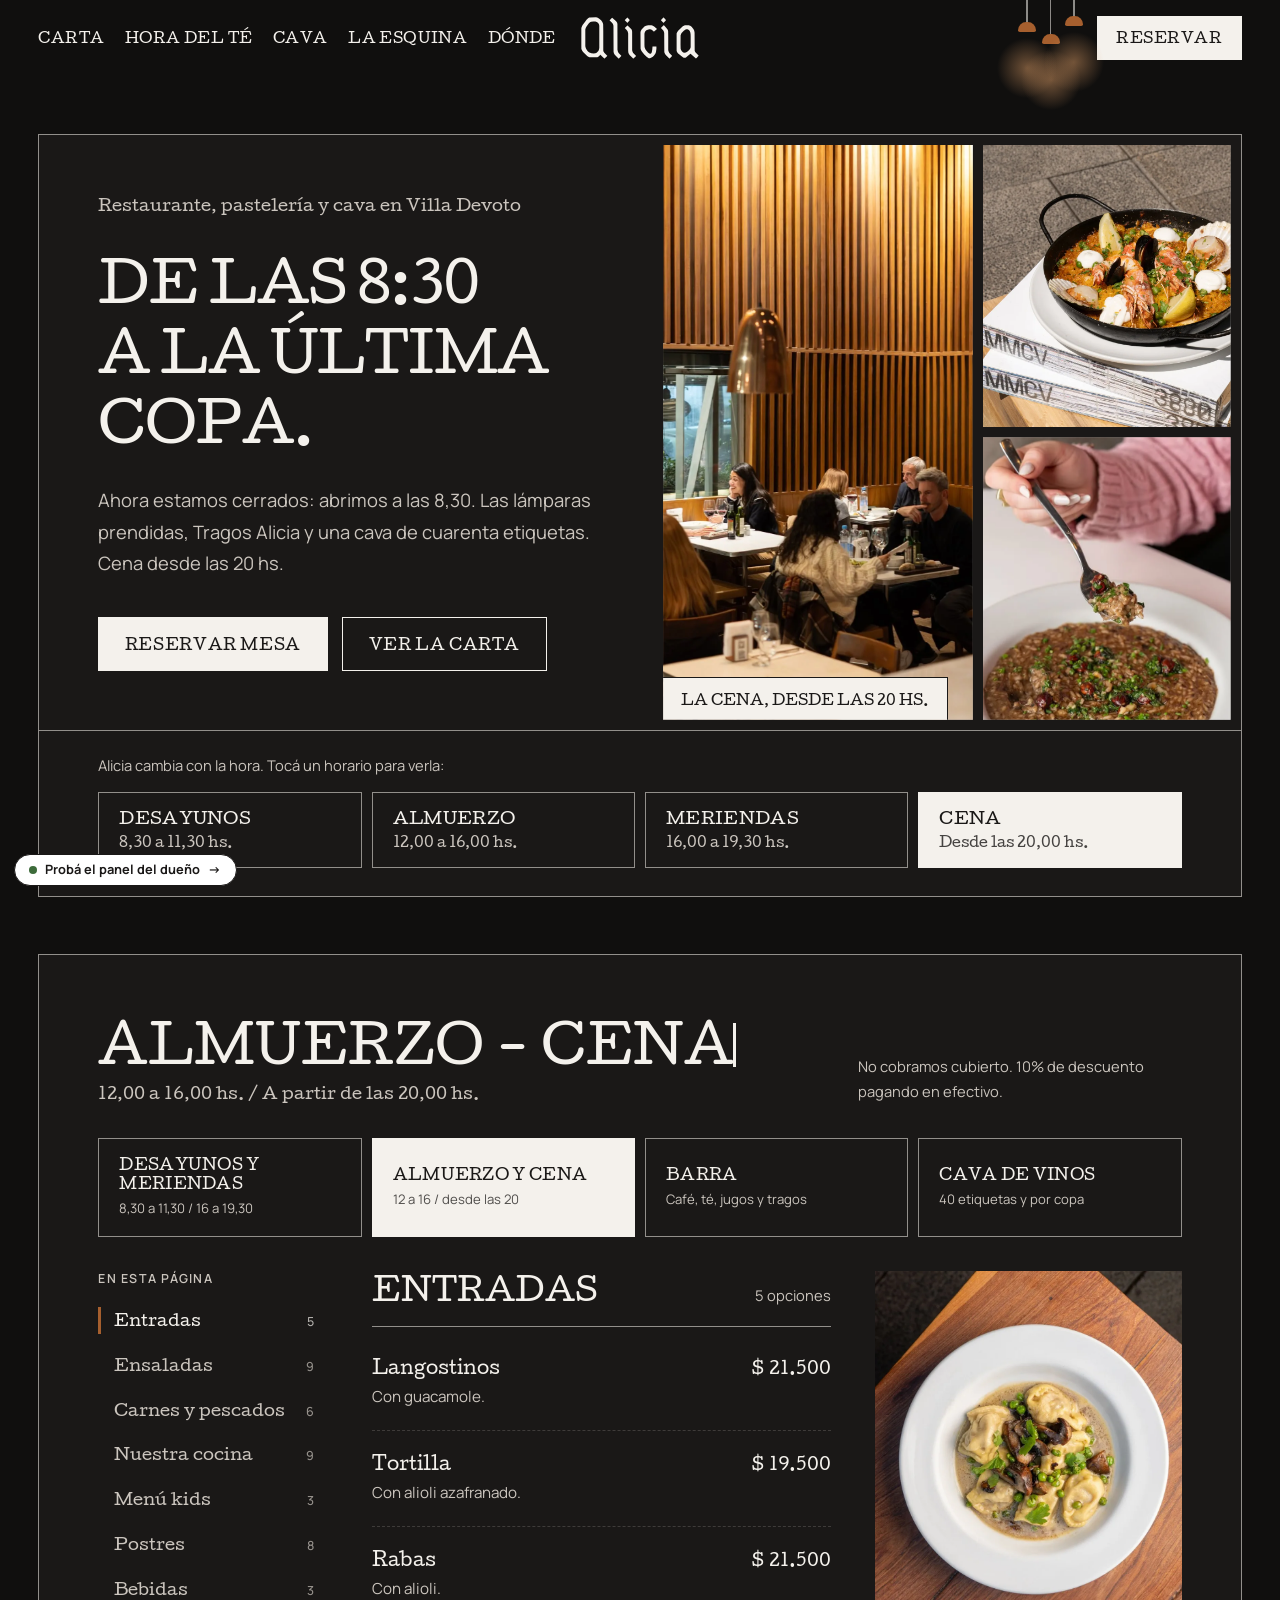
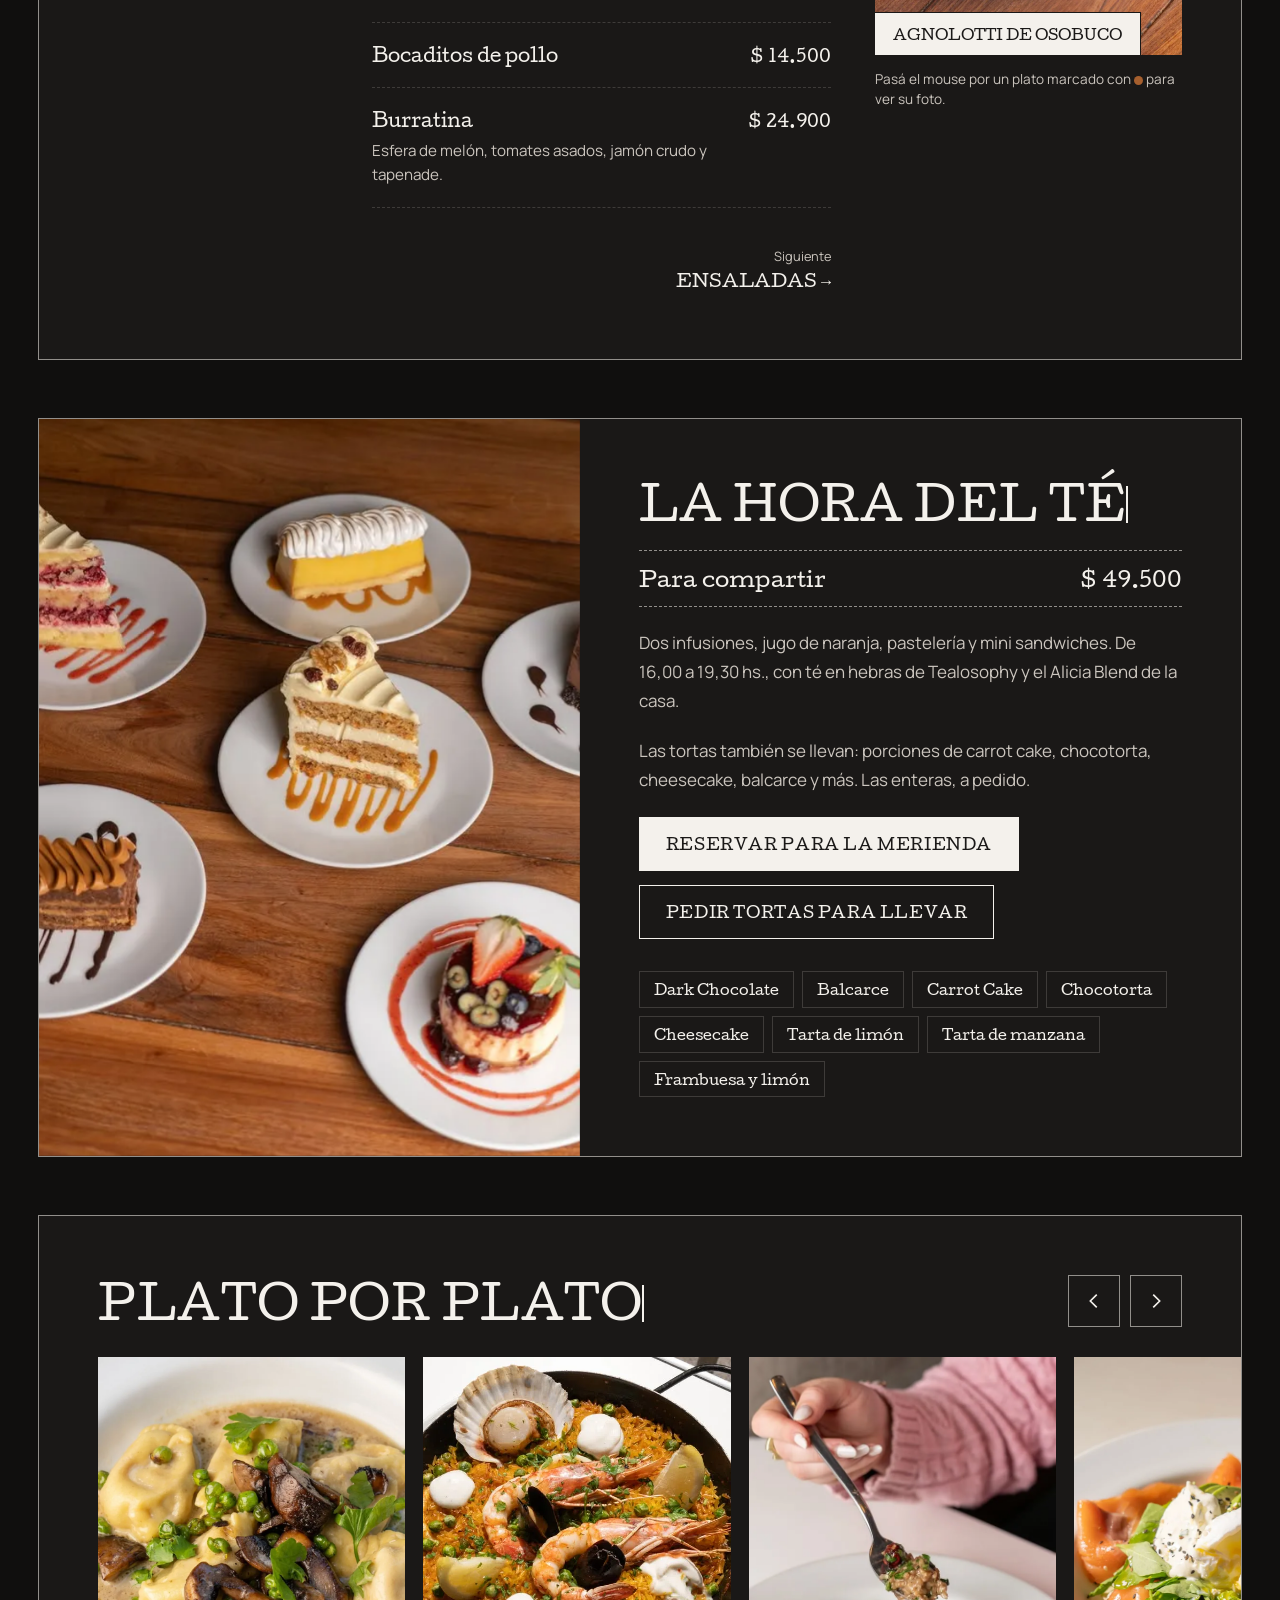
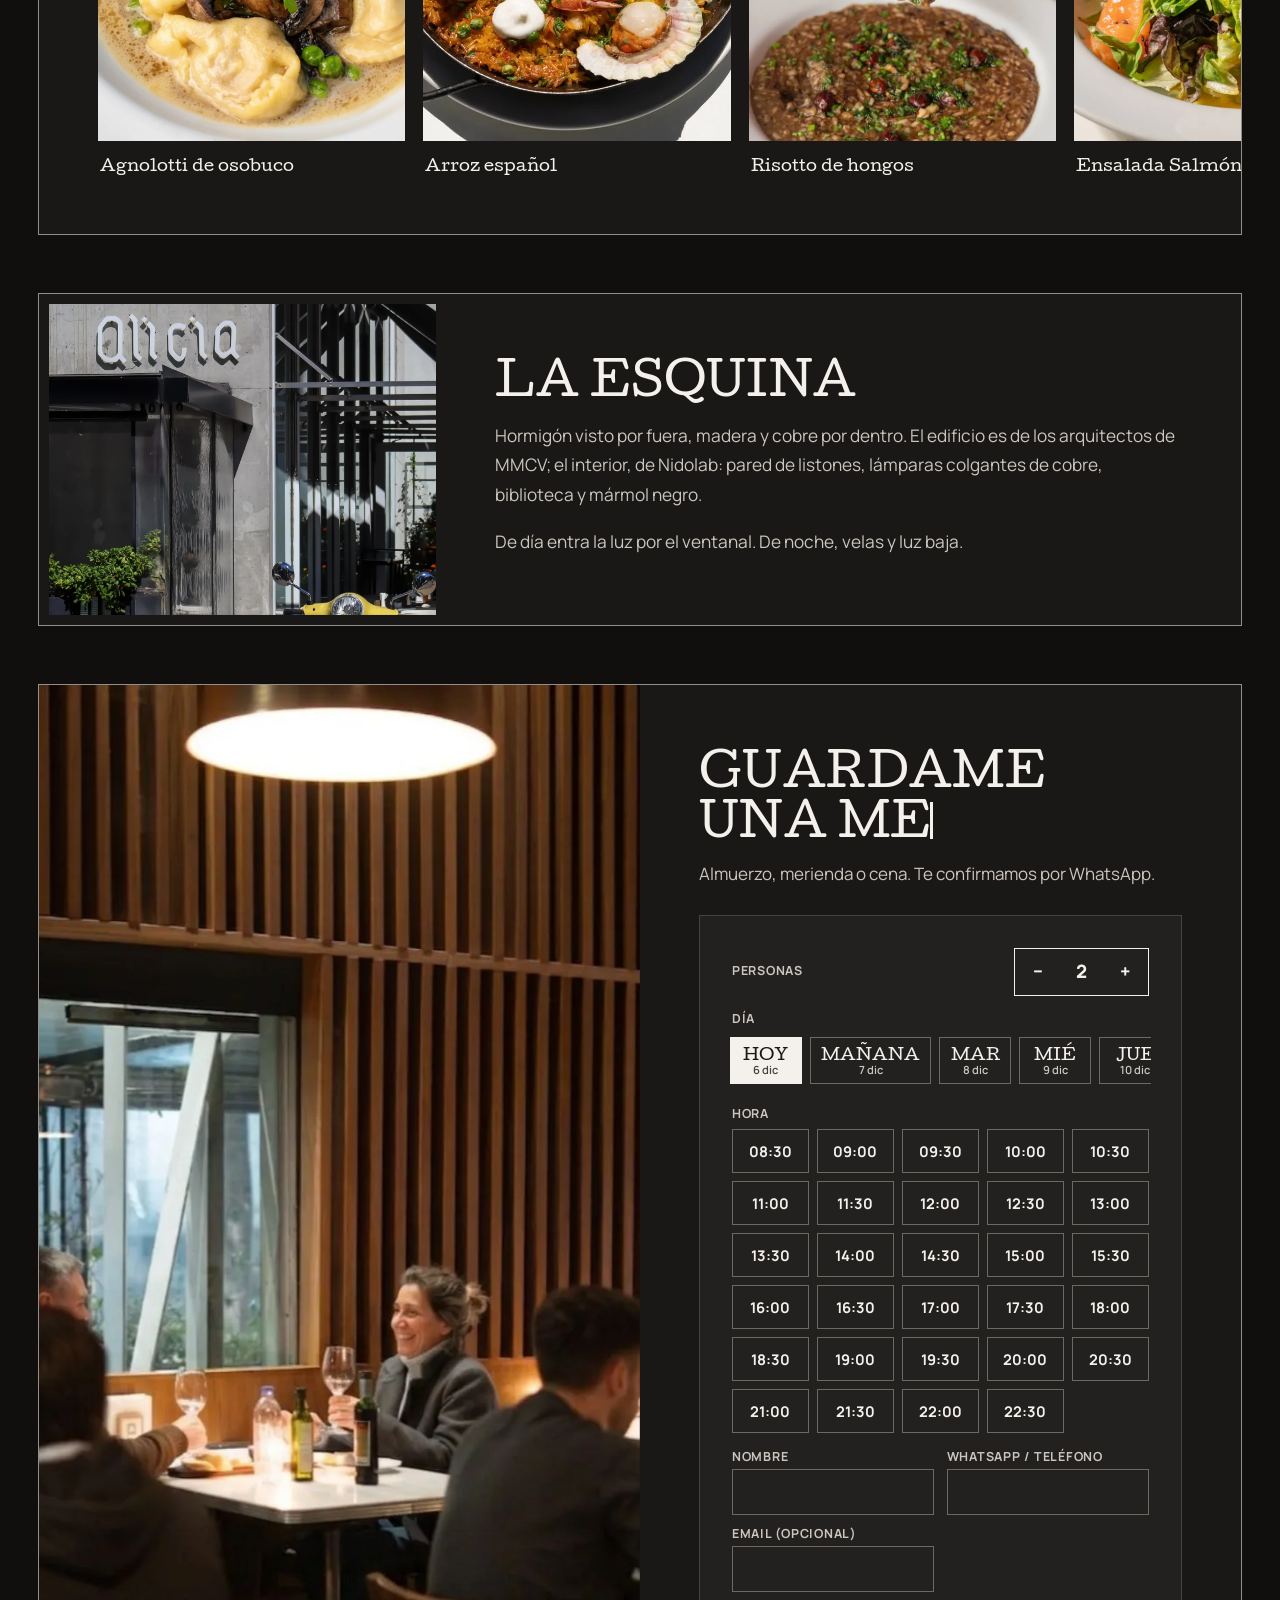
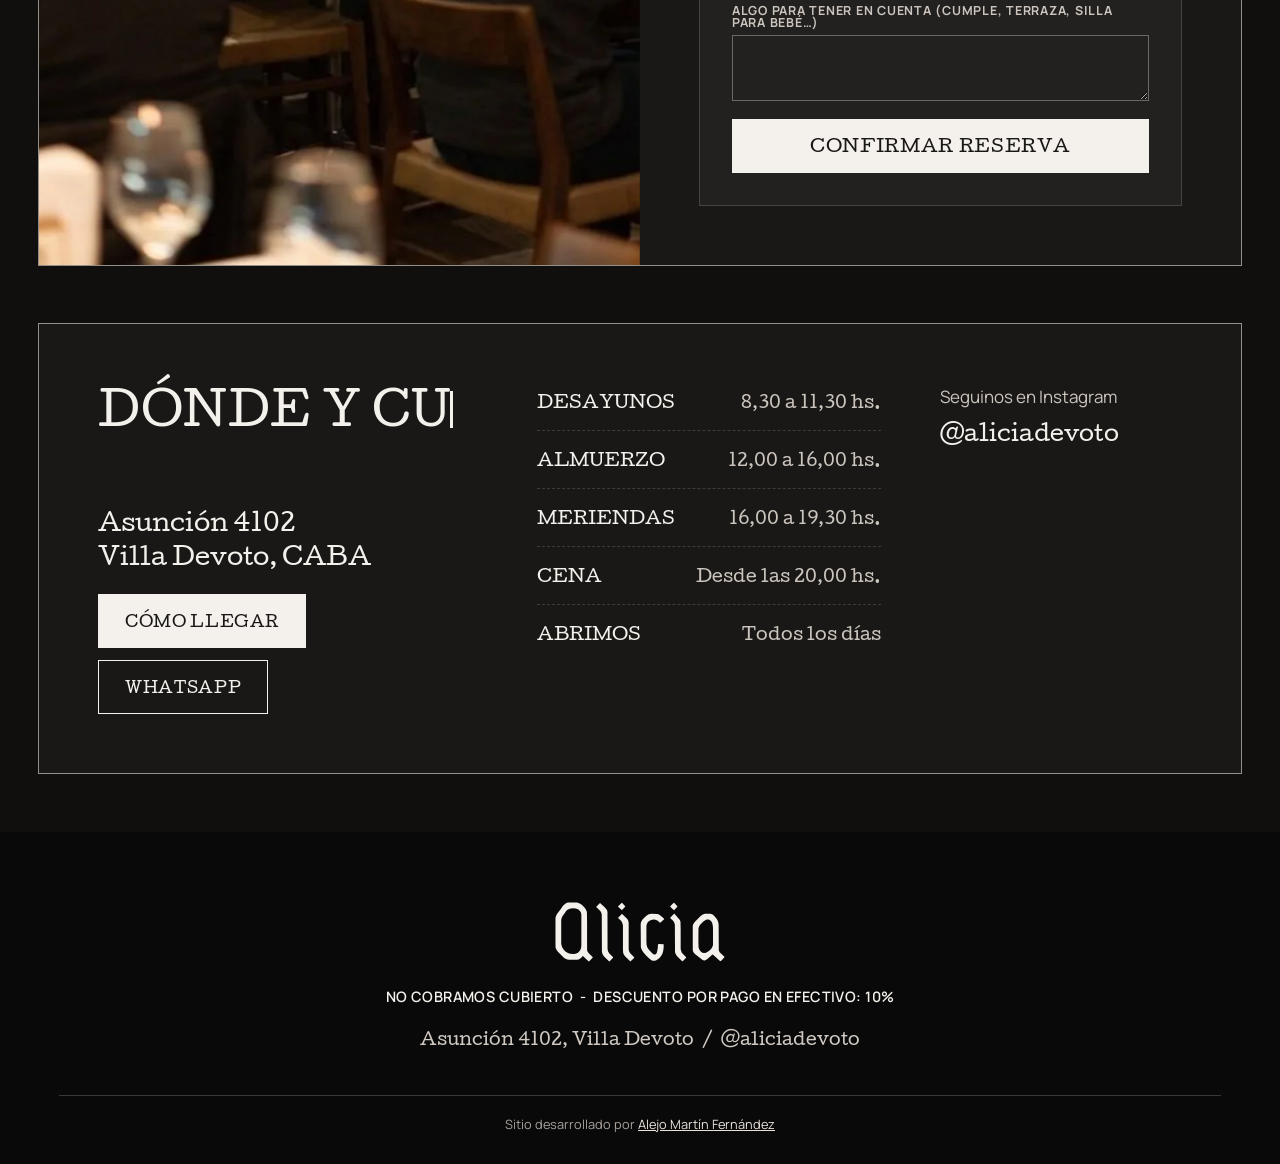
==== commit 62199700: "Vista previa para WhatsApp e Instagram (og:image absoluta en JPG) Co-Authored-By: Claude Opus 5.5 <n" ====
--- a/index.html
+++ b/index.html
@@ -8,7 +8,12 @@
 <meta name="theme-color" content="#F4F1EC">
 <meta property="og:title" content="Alicia · Villa Devoto">
 <meta property="og:description" content="De las 8:30 a la última copa. Carta, cava y reservas.">
-<meta property="og:image" content="img/local/fachada.webp">
+<meta property="og:image" content="https://alicia-devoto.vercel.app/img/og.jpg">
+<meta property="og:image:width" content="1200">
+<meta property="og:image:height" content="630">
+<meta property="og:url" content="https://alicia-devoto.vercel.app/">
+<meta property="og:type" content="website">
+<meta name="twitter:card" content="summary_large_image">
 <link rel="icon" href="img/favicon.png">
 <script>
   // intro y entradas: solo con JS y sin "reducir movimiento" (si no, todo se ve de una)
